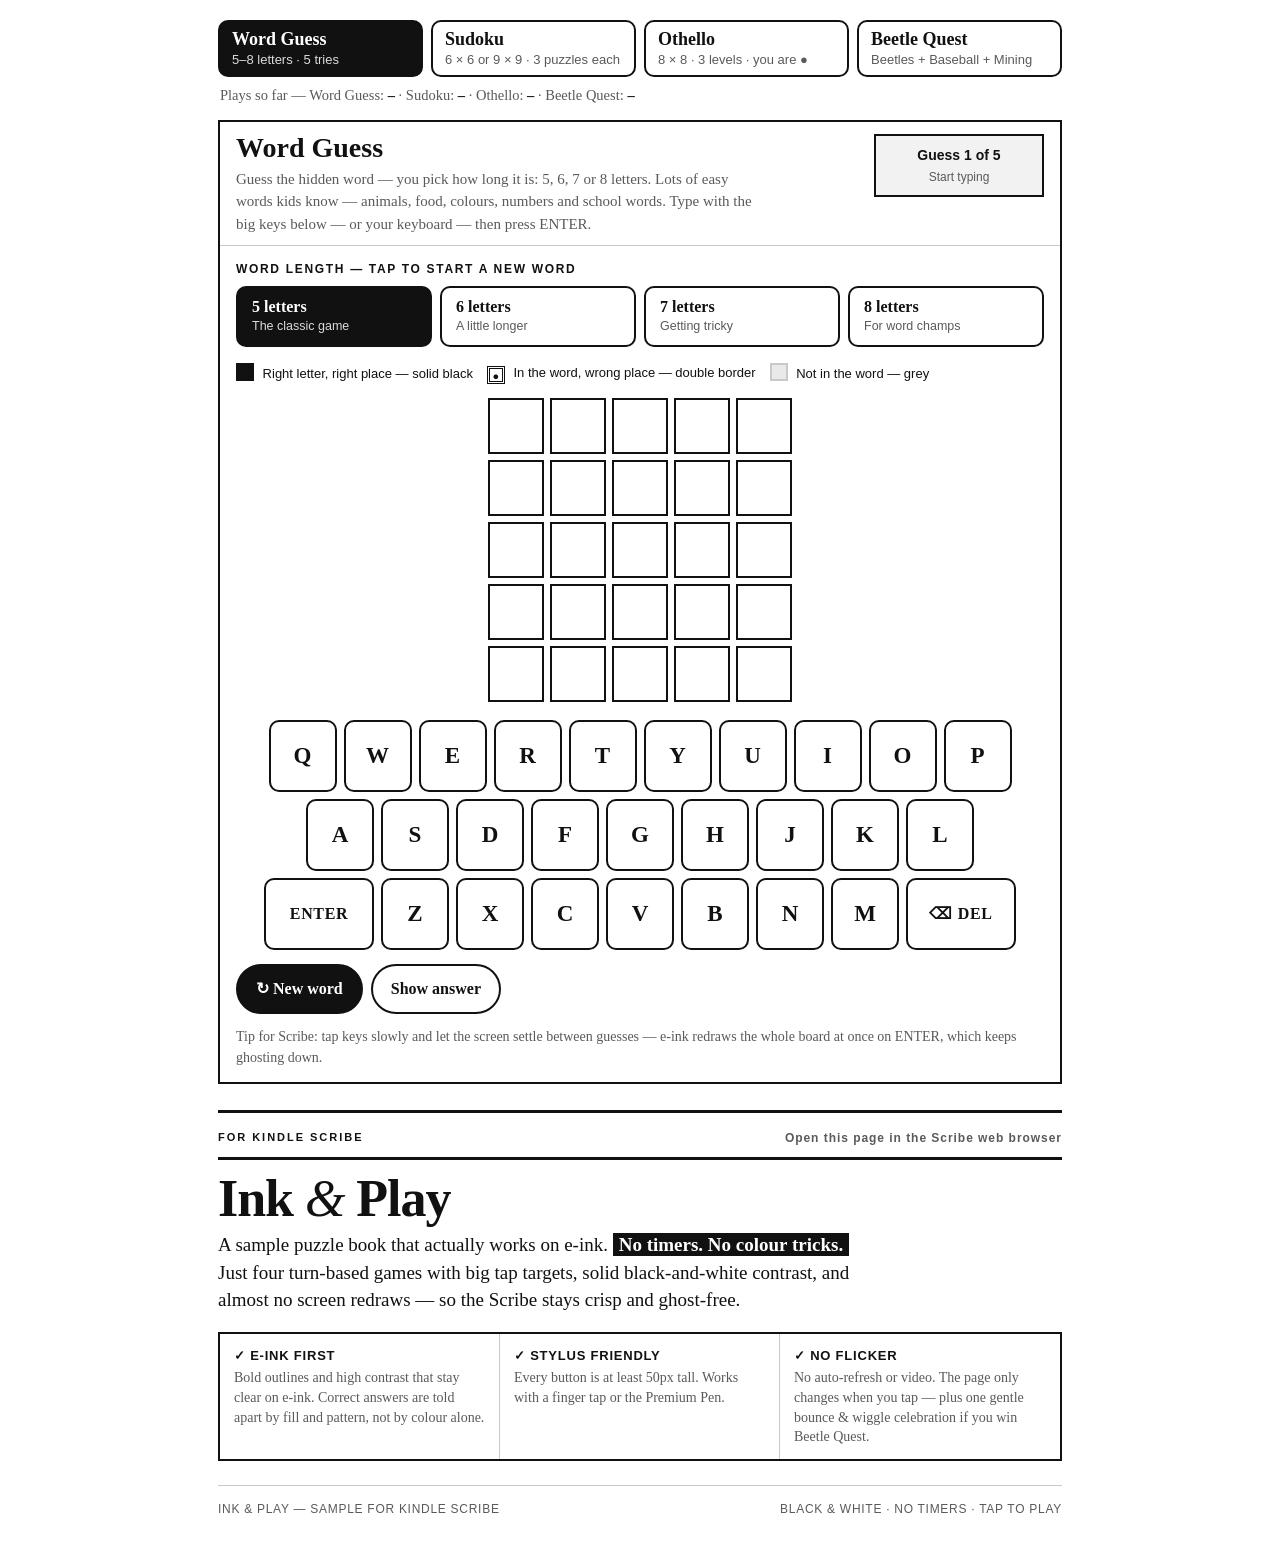
==== index.html @ e5e1d64a "Add shared play counter for all games" ====
<!doctype html>
<html lang="en">
<head>
<meta charset="utf-8" />
<meta name="viewport" content="width=device-width, initial-scale=1, viewport-fit=cover" />
<meta name="color-scheme" content="light dark" />
<link rel="icon" href="data:," />
<title>Sample Game for Kindle Scribe — Ink &amp; Play</title>
<link rel="stylesheet" href="assets/styles.css" />
</head>
<body>
<div class="wrap">

  <div class="switcher">
    <div class="tabs" role="tablist" aria-label="Games">
      <button class="tab" role="tab" id="tab-word" aria-selected="true" aria-controls="panel-word" onclick="showGame('word')"><strong>Word Guess</strong><span>5–8 letters · 5 tries</span></button>
      <button class="tab" role="tab" id="tab-sudoku" aria-selected="false" aria-controls="panel-sudoku" onclick="showGame('sudoku')"><strong>Sudoku</strong><span>6 × 6 or 9 × 9 · 3 puzzles each</span></button>
      <button class="tab" role="tab" id="tab-othello" aria-selected="false" aria-controls="panel-othello" onclick="showGame('othello')"><strong>Othello</strong><span>8 × 8 · 3 levels · you are ●</span></button>
      <button class="tab" role="tab" id="tab-adventure" aria-selected="false" aria-controls="panel-adventure" onclick="showGame('adventure')"><strong>Beetle Quest</strong><span>Beetles + Baseball + Mining</span></button>
    </div>
    <p class="plays-strip" aria-label="Plays so far">Plays so far — Word Guess: <span id="plays-word">–</span> · Sudoku: <span id="plays-sudoku">–</span> · Othello: <span id="plays-othello">–</span> · Beetle Quest: <span id="plays-adventure">–</span></p>
  </div>

  <!-- WORD GUESS -->
  <section class="panel" id="panel-word" role="tabpanel" aria-labelledby="tab-word">
    <div class="panel-head">
      <div><h2>Word Guess</h2><p>Guess the hidden word — you pick how long it is: 5, 6, 7 or 8 letters. Lots of easy words kids know — animals, food, colours, numbers and school words. Type with the big keys below — or your keyboard — then press ENTER.</p></div>
      <div class="status" id="word-status">Guess 1 of 5<small>Start typing</small></div>
    </div>
    <div class="panel-body">
      <div class="switcher-label" style="margin-bottom:8px">Word length — tap to start a new word</div>
      <div class="level-row" role="group" aria-label="Word length" style="margin-bottom:16px">
        <button class="level-btn" id="wlen-5" aria-pressed="true" onclick="setWordLen(5)"><strong>5 letters</strong><span>The classic game</span></button>
        <button class="level-btn" id="wlen-6" aria-pressed="false" onclick="setWordLen(6)"><strong>6 letters</strong><span>A little longer</span></button>
        <button class="level-btn" id="wlen-7" aria-pressed="false" onclick="setWordLen(7)"><strong>7 letters</strong><span>Getting tricky</span></button>
        <button class="level-btn" id="wlen-8" aria-pressed="false" onclick="setWordLen(8)"><strong>8 letters</strong><span>For word champs</span></button>
      </div>
      <div class="legend">
        <span><i class="l-correct"></i> Right letter, right place — solid black</span>
        <span><i class="l-present">●</i> In the word, wrong place — double border</span>
        <span><i class="l-absent"></i> Not in the word — grey</span>
      </div>
      <div class="word-grid" id="word-grid" aria-label="Word grid"></div>
      <div class="keyboard" id="keyboard" aria-label="Keyboard"></div>
      <div class="actions">
        <button class="btn primary" onclick="newWordGame()">↻ New word</button>
        <button class="btn" onclick="giveUpWord()">Show answer</button>
      </div>
      <p style="font-size:14px;color:var(--muted);margin:12px 0 0">Tip for Scribe: tap keys slowly and let the screen settle between guesses — e-ink redraws the whole board at once on ENTER, which keeps ghosting down.</p>
    </div>
  </section>

  <!-- SUDOKU -->
  <section class="panel hidden" id="panel-sudoku" role="tabpanel" aria-labelledby="tab-sudoku">
    <div class="panel-head">
      <div><h2>Sudoku</h2><p id="sudoku-desc">Fill every row, column and 2×3 box with 1–6. Tap a white cell, then tap a number. Dark cells are given and can’t be changed.</p></div>
      <div class="status" id="sudoku-status">Puzzle 1 of 3<small id="sudoku-sub">18 cells to fill</small></div>
    </div>
    <div class="panel-body">
      <div class="switcher-label" style="margin-bottom:8px">Board size — tap to switch</div>
      <div class="level-row" role="group" aria-label="Sudoku board size" style="margin-bottom:16px">
        <button class="level-btn" id="ssize-6" aria-pressed="true" onclick="setSudokuSize(6)"><strong>6 × 6</strong><span>Mini — numbers 1–6, 2×3 boxes</span></button>
        <button class="level-btn" id="ssize-9" aria-pressed="false" onclick="setSudokuSize(9)"><strong>9 × 9</strong><span>Classic — numbers 1–9, 3×3 boxes</span></button>
      </div>
      <div class="sudoku-wrap">
        <div class="sudoku-board" id="sudoku-board" aria-label="Sudoku board"></div>
        <div>
          <div class="actions">
            <button class="btn primary" onclick="checkSudoku()">Check</button>
            <button class="btn" onclick="nextSudoku()">Next puzzle →</button>
            <button class="btn" onclick="clearSudoku()">Clear my numbers</button>
          </div>
          <p class="sudoku-tip">Perfect for the pen: tap with the pen tip to select, tap a number to write it in. Use ✕ to erase.</p>
        </div>
        <div class="sudoku-pad">
          <div class="switcher-label" style="margin-bottom:8px;text-align:center">Number pad</div>
          <div class="numpad" id="numpad"></div>
        </div>
      </div>
    </div>
  </section>

  <!-- OTHELLO -->
  <section class="panel hidden" id="panel-othello" role="tabpanel" aria-labelledby="tab-othello">
    <div class="panel-head">
      <div><h2>Othello</h2><p>You are <b>● Black</b>. Tap a dotted square to flip trapped discs. Most discs wins.</p></div>
      <div class="status" id="othello-status">Your turn<small>Tap a dotted square</small></div>
    </div>
    <div class="panel-body">
      <div class="switcher-label" style="margin-bottom:8px">Level — pick one, then start a new game</div>
      <div class="level-row" role="group" aria-label="Othello level">
        <button class="level-btn" id="level-1" aria-pressed="true" onclick="setOthelloLevel(1)"><strong>Level 1 · Easy</strong><span>Device plays casually — great to learn</span></button>
        <button class="level-btn" id="level-2" aria-pressed="false" onclick="setOthelloLevel(2)"><strong>Level 2 · Medium</strong><span>Device grabs flips &amp; corners</span></button>
        <button class="level-btn" id="level-3" aria-pressed="false" onclick="setOthelloLevel(3)"><strong>Level 3 · Hard</strong><span>Device plans ahead — watch the corners</span></button>
      </div>
      <div class="othello-legend" style="margin-top:14px">
        <span><span class="disc black"></span> You (Black)</span>
        <span><span class="disc white"></span> Device (White)</span>
        <span>· Dotted square = you can play there</span>
      </div>
      <div class="othello-score" aria-label="Othello score">
        <div class="os-item"><span>● You</span><b id="othello-you">2</b></div>
        <div class="os-item"><span>○ Device</span><b id="othello-cpu">2</b></div>
        <div class="os-item"><span>Empty</span><b id="othello-empty">60</b></div>
        <div class="os-item"><span>Level</span><b id="othello-level-label" style="font-size:15px">1 · Easy</b></div>
      </div>
      <div class="othello-wrap" style="margin-top:12px">
        <div class="othello-board" id="othello-board" aria-label="Othello board"></div>
        <div style="flex:1 1 200px;min-width:200px">
          <div class="actions" style="margin-top:0">
            <button class="btn primary" onclick="newOthello()">↻ New game</button>
          </div>
          <p style="font-size:14px;color:var(--muted);max-width:320px;margin:12px 0 0">Tip: corners can never be flipped, so they are the best squares on the board. Having lots of discs early does not always win — position matters more.</p>
        </div>
      </div>
    </div>
  </section>

  <!-- BEETLE QUEST ADVENTURE -->
  <section class="panel hidden" id="panel-adventure" role="tabpanel" aria-labelledby="tab-adventure">
    <div class="panel-head">
      <div id="adv-intro"><h2>Beetle Quest Adventure</h2><p>All three favourites in one quest: <b>catch a Japanese beetle</b>, <b>dig &amp; craft</b> like Minecraft, and <b>win a baseball challenge</b> — then battle for the Forest Trophy. What you mine makes you stronger in the games that follow. Or pick <b>Online Battle</b> below to battle a friend on another device.</p></div>
      <div class="status" id="adv-status">Beetle Quest<small>Pick a play mode to start</small></div>
    </div>
    <div class="panel-body">
      <div id="adv-home">
        <div id="adv-home-scene"></div>
        <div class="switcher-label" style="margin-bottom:8px">Play mode — choose how to play</div>
        <div class="level-row" role="group" aria-label="Beetle Quest mode" style="margin-bottom:16px">
          <button class="level-btn" id="adv-mode-solo" aria-pressed="false" onclick="advSetMode('solo')"><strong>Solo Quest</strong><span>1 player · the full adventure on this device</span></button>
          <button class="level-btn" id="adv-mode-online" aria-pressed="false" onclick="advSetMode('online')"><strong>Online Battle · 2 Players</strong><span>Two devices, over the internet, with a game code</span></button>
        </div>
        <p style="font-size:14px;color:var(--muted);margin:0">Solo Quest is the full adventure on this device. Online Battle pits your beetle against a friend's on another device, using a short game code.</p>
      </div>
      <div id="adv-play" class="hidden">
        <div id="adv-solo" class="hidden">
          <div class="adv-progress" id="adv-progress" aria-label="Quest progress"></div>
          <div id="adv-main"></div>
          <div class="actions adv-ctl-row">
            <button class="adv-back-btn" onclick="advShowHome()">← Back · Change play mode</button>
            <span class="adv-back-label" id="adv-play-label">Solo Quest</span>
            <button class="btn" onclick="resetAdventure()">↻ Start over</button>
          </div>
          <p style="font-size:14px;color:var(--muted);margin:12px 0 0">For 1 player — or pass the Scribe and take turns choosing. No timer: think as long as you like on every tap.</p>
        </div>
        <div id="adv-online" class="hidden"></div>
      </div>
    </div>
  </section>

  <div class="about" aria-label="About Ink &amp; Play">
  <div class="kicker"><span>For Kindle Scribe</span><span>Open this page in the Scribe web browser</span></div>
  <h1>Ink <em>&amp;</em> Play</h1>
  <p class="lede">A sample puzzle book that actually works on e-ink. <b>No timers. No colour tricks.</b> Just four turn-based games with big tap targets, solid black-and-white contrast, and almost no screen redraws — so the Scribe stays crisp and ghost-free.</p>

  <div class="specs" aria-label="Designed for e-ink">
    <div class="spec"><strong>✓ E-ink first</strong><p>Bold outlines and high contrast that stay clear on e-ink. Correct answers are told apart by fill and pattern, not by colour alone.</p></div>
    <div class="spec"><strong>✓ Stylus friendly</strong><p>Every button is at least 50px tall. Works with a finger tap or the Premium Pen.</p></div>
    <div class="spec"><strong>✓ No flicker</strong><p>No auto-refresh or video. The page only changes when you tap — plus one gentle bounce &amp; wiggle celebration if you win Beetle Quest.</p></div>
  </div>
  </div>

  <footer><span>Ink &amp; Play — Sample for Kindle Scribe</span><span>Black &amp; white · No timers · Tap to play</span></footer>
</div>

<script src="assets/games.js"></script>
<script src="assets/beetle-quest.js"></script>
</body>
</html>
---- assets/styles.css ----
:root{
    --bg:#ffffff; --ink:#111111; --muted:#5a5a5a; --line:#111111; --line-soft:#c9c9c9;
    --panel:#ffffff; --wash:#f2f2f2; --wash2:#e6e6e6; --fill:#111111; --fill-ink:#ffffff;
    --present-bg:#ffffff; --absent-bg:#e9e9e9; --absent-ink:#777777;
    --btn-bg:#ffffff; --btn-ink:#111111;
    --sg1:#ededed; --sg2:#d3d3d3; --sg3:#a9a9a9; --sg4:#6f6f6f; --sg5:#383838;
    --radius:10px;
  }
  @media (prefers-color-scheme: dark){
    :root{
      --bg:#101010; --ink:#f4f4f4; --muted:#b8b8b8; --line:#f4f4f4; --line-soft:#3a3a3a;
      --panel:#161616; --wash:#1e1e1e; --wash2:#2a2a2a; --fill:#f4f4f4; --fill-ink:#111111;
      --present-bg:#101010; --absent-bg:#262626; --absent-ink:#8a8a8a;
      --btn-bg:#161616; --btn-ink:#f4f4f4;
      --sg1:#262626; --sg2:#3b3b3b; --sg3:#5c5c5c; --sg4:#9a9a9a; --sg5:#d8d8d8;
    }
  }
  *{box-sizing:border-box}
  html{ -webkit-text-size-adjust:100%; }
  body{ margin:0; background:var(--bg); color:var(--ink); font-family: Georgia, "Times New Roman", Times, serif; line-height:1.5; }
  button{ font-family: inherit; cursor:pointer; -webkit-tap-highlight-color: transparent; }
  button:focus-visible, [tabindex]:focus-visible{ outline:3px solid var(--ink); outline-offset:2px; }
  .wrap{ max-width:880px; margin:0 auto; padding:14px 18px 40px; }

  /* header */
  .kicker{ font-family: ui-sans-system, -apple-system, Segoe UI, Roboto, Helvetica, Arial, sans-serif; font-size:11px; letter-spacing:.18em; text-transform:uppercase; font-weight:700; display:flex; justify-content:space-between; gap:12px; flex-wrap:wrap; border-bottom:3px solid var(--line); padding-bottom:10px; }
  .kicker span:last-child{ letter-spacing:.08em; font-weight:600; color:var(--muted); text-transform:none; font-size:12px; }
  h1{ font-size:52px; line-height:.95; letter-spacing:-.02em; margin:18px 0 8px; font-weight:800; }
  h1 em{ font-style:italic; font-weight:400; }
  .lede{ font-size:19px; line-height:1.45; margin:0; max-width:640px; }
  .lede b{ background:var(--ink); color:var(--bg); padding:1px 6px; }
  .specs{ display:flex; flex-wrap:wrap; gap:0; border:2px solid var(--line); margin:18px 0 0; }
  .spec{ flex:1 1 180px; padding:12px 14px; border-right:1px solid var(--line-soft); }
  .spec:last-child{ border-right:none; }
  .spec strong{ display:block; font-family: ui-sans-system, -apple-system, Segoe UI, Roboto, Arial, sans-serif; font-size:13px; letter-spacing:.06em; text-transform:uppercase; }
  .spec p{ margin:3px 0 0; font-size:14px; color:var(--muted); line-height:1.4; }

  /* game switcher */
  .switcher{ margin:6px 0 0; }
  .switcher-label{ font-family: ui-sans-system, -apple-system, Segoe UI, Roboto, Arial, sans-serif; font-size:12px; letter-spacing:.14em; text-transform:uppercase; font-weight:700; margin-bottom:8px; }
  .tabs{ display:grid; grid-template-columns:repeat(4,1fr); gap:8px; }
  .tab{ min-width:0; }
  .tab{ min-height:54px; background:var(--btn-bg); color:var(--btn-ink); border:2px solid var(--line); border-radius:var(--radius); padding:8px 12px; text-align:left; }
  .tab strong{ display:block; font-size:18px; line-height:1.1; }
  .tab span{ display:block; font-size:13px; color:var(--muted); margin-top:2px; font-family: ui-sans-system, -apple-system, Segoe UI, Roboto, Arial, sans-serif; }
  .tab[aria-selected="true"]{ background:var(--fill); color:var(--fill-ink); }
  .tab[aria-selected="true"] span{ color:var(--fill-ink); opacity:.85; }
  .plays-strip{ margin:8px 2px 0; font-size:14.5px; line-height:1.45; color:var(--muted); }
  .plays-strip span{ color:var(--ink); font-weight:700; }

  /* panels */
  .panel{ border:2px solid var(--line); margin-top:14px; background:var(--panel); }
  .panel-head{ display:flex; justify-content:space-between; align-items:flex-start; gap:16px; flex-wrap:wrap; padding:12px 16px 10px; border-bottom:1px solid var(--line-soft); }
  .panel-head h2{ margin:0; font-size:28px; line-height:1; }
  .panel-head p{ margin:6px 0 0; font-size:15px; color:var(--muted); max-width:520px; }
  .panel-body{ padding:14px 16px; }
  .status{ font-family: ui-sans-system, -apple-system, Segoe UI, Roboto, Arial, sans-serif; font-size:14px; font-weight:700; border:2px solid var(--line); padding:9px 12px; min-width:170px; text-align:center; background:var(--wash); }
  .status small{ display:block; font-weight:400; font-size:12px; color:var(--muted); margin-top:2px; }
  /* Beetle Quest status: chapter title and detail share one row, so the box stays short */
  #adv-status{ display:flex; align-items:baseline; justify-content:center; flex-wrap:wrap; gap:2px 10px; }
  #adv-status small{ display:inline; margin-top:0; }
  .actions{ display:flex; gap:8px; flex-wrap:wrap; margin-top:14px; }
  .btn{ min-height:50px; padding:0 18px; border:2px solid var(--line); background:var(--btn-bg); color:var(--btn-ink); border-radius:999px; font-size:16px; font-weight:700; }
  .btn.primary{ background:var(--fill); color:var(--fill-ink); }
  .btn:active{ transform:translateY(1px); }
  .hidden{ display:none !important; }

  /* WORD GUESS */
  .legend{ display:flex; gap:14px; flex-wrap:wrap; font-family: ui-sans-system, -apple-system, Segoe UI, Roboto, Arial, sans-serif; font-size:13px; margin-bottom:14px; }
  .legend i{ display:inline-block; width:18px; height:18px; border:2px solid var(--line); vertical-align:-3px; margin-right:5px; font-style:normal; text-align:center; line-height:14px; font-size:11px; }
  .legend .l-correct{ background:var(--fill); }
  .legend .l-present{ background:var(--present-bg); border-style:double; border-width:3px; }
  .legend .l-absent{ background:var(--absent-bg); border-color:var(--line-soft); }
  .word-grid{ display:block; text-align:center; }
  .word-row{ display:flex; justify-content:center; gap:6px; margin-bottom:6px; }
  .tile{ width:56px; height:56px; flex:0 0 auto; min-width:0; border:2px solid var(--line); display:flex; align-items:center; justify-content:center; font-size:30px; font-weight:800; text-transform:uppercase; background:var(--panel); position:relative; line-height:1; }
  .tile.filled{ border-width:2px; }
  .tile.correct{ background:var(--fill); color:var(--fill-ink); border-color:var(--fill); }
  .tile.present{ background:var(--present-bg); color:var(--ink); border:3px double var(--line); }
  .tile.present:after{ content:"●"; position:absolute; bottom:2px; right:4px; font-size:8px; }
  .tile.absent{ background:var(--absent-bg); color:var(--absent-ink); border-color:var(--line-soft); }
  .keyboard{ margin-top:18px; max-width:760px; margin-left:auto; margin-right:auto; }
  .kb-row{ display:flex; justify-content:center; gap:7px; margin-bottom:7px; }
  .key{ flex:1; max-width:68px; min-height:72px; border:2px solid var(--line); background:var(--btn-bg); color:var(--btn-ink); border-radius:10px; font-size:23px; font-weight:800; text-transform:uppercase; padding:0; }
  .key.wide{ flex:1.6; max-width:110px; font-size:16px; letter-spacing:.04em; }
  .key.correct{ background:var(--fill); color:var(--fill-ink); border-color:var(--fill); }
  .key.present{ background:var(--present-bg); border:3px double var(--line); }
  .key.absent{ background:var(--absent-bg); color:var(--absent-ink); border-color:var(--line-soft); }

  /* SUDOKU */
  .sudoku-wrap{ display:flex; flex-direction:column; gap:16px; align-items:center; }
  .sudoku-board{ border:3px solid var(--line); width:fit-content; background:var(--panel); }
  .sudoku-wrap .actions{ justify-content:center; margin-top:0; }
  .sudoku-tip{ font-size:14px; color:var(--muted); max-width:520px; margin:12px auto 0; text-align:center; }
  .sudoku-pad{ width:100%; border-top:2px solid var(--line); padding-top:14px; }
  .s-row{ display:flex; }
  .s-cell{ width:76px; height:76px; border-right:1px solid var(--line-soft); border-bottom:1px solid var(--line-soft); background:var(--panel); color:#444444; font-size:36px; font-weight:400; padding:0; line-height:1; }
  .s-cell:nth-child(3n){ border-right:2px solid var(--line); }
  .s-cell:nth-child(6n){ border-right:none; }
  .s-row:nth-child(2n) .s-cell{ border-bottom:2px solid var(--line); }
  .s-row:last-child .s-cell{ border-bottom:none; }
  .s-cell.given{ background:var(--wash); color:#000000; font-weight:800; }
  @media (prefers-color-scheme: dark){
    .s-cell{ color:#c9c9c9; }
    .s-cell.given{ color:#ffffff; }
  }
  .s-cell.selected{ outline:3px solid var(--ink); outline-offset:-3px; background:var(--wash2); }
  .s-cell.wrong{ text-decoration:line-through; }
  .numpad{ display:flex; gap:8px; flex-wrap:nowrap; justify-content:center; width:100%; max-width:560px; margin:0 auto; }
  .num{ flex:1 1 0; max-width:64px; min-width:0; height:64px; border:2px solid var(--line); background:var(--btn-bg); color:var(--btn-ink); font-size:26px; font-weight:800; border-radius:8px; padding:0; }
  .num.wide{ flex:1.6 1 0; max-width:120px; font-size:15px; }

  /* SUDOKU 9x9 — smaller cells so the board fits, thicker borders around each 3x3 box */
  .sudoku-board.s9 .s-cell{ width:56px; height:56px; font-size:26px; }
  .sudoku-board.s9 .s-cell:nth-child(6n){ border-right:2px solid var(--line); }
  .sudoku-board.s9 .s-cell:nth-child(9n){ border-right:none; }
  .sudoku-board.s9 .s-row:nth-child(2n) .s-cell{ border-bottom:1px solid var(--line-soft); }
  .sudoku-board.s9 .s-row:nth-child(3n) .s-cell{ border-bottom:2px solid var(--line); }
  .sudoku-board.s9 .s-row:last-child .s-cell{ border-bottom:none; }

  /* OTHELLO */
  .othello-wrap{ display:flex; gap:20px; flex-wrap:wrap; align-items:flex-start; justify-content:center; }
  .othello-board{ display:grid; grid-template-columns:repeat(8, 76px); grid-template-rows:repeat(8, 76px); border:3px solid var(--line); width:fit-content; background:var(--panel); }
  .o-cell{ border:1px solid var(--line-soft); background:var(--panel); padding:0; display:flex; align-items:center; justify-content:center; position:relative; min-width:0; min-height:0; }
  .o-cell.valid{ background:var(--wash); cursor:pointer; }
  .o-cell.valid:after{ content:""; width:14px; height:14px; border-radius:50%; border:2px solid var(--ink); opacity:.55; display:block; }
  .o-cell.last{ outline:3px solid var(--ink); outline-offset:-3px; }
  .disc{ width:56px; height:56px; border-radius:50%; display:block; flex:none; }
  .disc.black{ background:var(--fill); border:2px solid var(--fill); }
  .disc.white{ background:var(--panel); border:3px solid var(--line); }
  .level-row{ display:flex; gap:8px; flex-wrap:wrap; }
  .level-btn{ min-height:50px; padding:10px 14px; border:2px solid var(--line); background:var(--btn-bg); color:var(--btn-ink); border-radius:10px; text-align:left; flex:1 1 130px; }
  .level-btn strong{ display:block; font-size:16px; line-height:1.1; }
  .level-btn span{ display:block; font-size:12.5px; color:var(--muted); margin-top:2px; font-family: ui-sans-system, -apple-system, Segoe UI, Roboto, Arial, sans-serif; line-height:1.35; }
  .level-btn[aria-pressed="true"]{ background:var(--fill); color:var(--fill-ink); }
  .level-btn[aria-pressed="true"] span{ color:var(--fill-ink); opacity:.85; }
  .othello-legend{ display:flex; gap:16px; flex-wrap:wrap; font-family: ui-sans-system, -apple-system, Segoe UI, Roboto, Arial, sans-serif; font-size:13.5px; margin-bottom:14px; align-items:center; }
  .othello-legend .disc{ width:22px; height:22px; vertical-align:middle; display:inline-block; margin-right:5px; }
  .othello-score{ display:flex; flex-wrap:nowrap; align-items:stretch; border:2px solid var(--line); background:var(--wash); }
  .othello-score .os-item{ flex:1 1 0; display:flex; align-items:center; justify-content:center; gap:6px; padding:5px 8px; min-height:36px; font-family: ui-sans-system, -apple-system, Segoe UI, Roboto, Arial, sans-serif; font-size:14px; white-space:nowrap; border-right:1px solid var(--line-soft); }
  .othello-score .os-item:last-child{ border-right:none; }
  .othello-score .os-item b{ font-size:16px; line-height:1; }

  /* ADVENTURE */
  .adv-back-btn{ min-height:50px; padding:0 16px; border:2px solid var(--line); background:var(--btn-bg); color:var(--btn-ink); border-radius:999px; font-size:15px; font-weight:700; }
  .adv-back-label{ font-family: ui-sans-system, -apple-system, Segoe UI, Roboto, Arial, sans-serif; font-size:12px; letter-spacing:.14em; text-transform:uppercase; font-weight:700; color:var(--muted); align-self:center; }
  /* Grouped Beetle Quest controls row (Back · play-mode label · Start over / Leave):
     never wraps — the three items stay on one row at every width, shrinking instead */
  .adv-ctl-row{ flex-wrap:nowrap; align-items:center; }
  .adv-ctl-row > *{ min-width:0; }
  .adv-ctl-row .adv-back-btn, .adv-ctl-row .btn{ flex:0 1 auto; white-space:nowrap; overflow:hidden; text-overflow:ellipsis; }
  .adv-ctl-row .adv-back-label{ flex:0 1 auto; white-space:nowrap; overflow:hidden; text-overflow:ellipsis; }
  @media (max-width:560px){
    .adv-ctl-row{ gap:6px; }
    .adv-ctl-row .adv-back-btn{ min-height:50px; padding:0 10px; font-size:13px; }
    .adv-ctl-row .btn{ min-height:50px; padding:0 12px; font-size:14px; }
    .adv-ctl-row .adv-back-label{ font-size:10.5px; letter-spacing:.08em; }
  }
  @media (max-width:380px){
    .adv-ctl-row{ gap:5px; }
    .adv-ctl-row .adv-back-btn{ min-height:50px; padding:0 8px; font-size:12px; }
    .adv-ctl-row .btn{ min-height:50px; padding:0 10px; font-size:13px; }
    .adv-ctl-row .adv-back-label{ font-size:9.5px; letter-spacing:.05em; }
  }
  .adv-progress{ display:flex; gap:6px; flex-wrap:wrap; margin-bottom:14px; }
  .adv-step{ flex:1 1 110px; border:2px solid var(--line); padding:8px 10px; font-family: ui-sans-system, -apple-system, Segoe UI, Roboto, Arial, sans-serif; font-size:12px; letter-spacing:.05em; text-transform:uppercase; font-weight:700; text-align:center; background:var(--panel); }
  .adv-step.done{ background:var(--wash2); }
  .adv-step.now{ background:var(--fill); color:var(--fill-ink); }
  .adv-cards{ display:grid; grid-template-columns:repeat(5,1fr); gap:6px; }
  .adv-card{ border:2px solid var(--line); background:var(--panel); padding:7px 6px; text-align:left; min-height:0; min-width:0; }
  .adv-card strong{ display:block; font-size:14.5px; line-height:1.1; }
  .adv-card span{ display:block; font-size:11.5px; color:var(--muted); margin-top:4px; line-height:1.35; }
  .adv-card b{ display:inline-block; margin-top:6px; border:2px solid var(--line); padding:1px 6px; font-size:12px; }
  .adv-mine{ display:grid; grid-template-columns:repeat(3,1fr); gap:8px; max-width:520px; }
  .adv-block{ min-height:84px; border:2px solid var(--line); background:var(--wash); font-size:15px; font-weight:700; padding:10px; line-height:1.3; }
  .adv-block small{ display:block; font-weight:400; color:var(--muted); font-size:13px; margin-top:4px; }
  .adv-block.dug{ background:var(--panel); }
  .adv-block.locked{ background:var(--wash); opacity:.45; }
  .adv-block.rare{ background:var(--fill); color:var(--fill-ink); }
  .adv-block.rare small{ color:var(--fill-ink); opacity:.85; }
  .adv-hud{ display:flex; gap:8px; flex-wrap:wrap; margin:12px 0; }
  .adv-stat{ border:2px solid var(--line); padding:8px 12px; font-family: ui-sans-system, -apple-system, Segoe UI, Roboto, Arial, sans-serif; font-size:14px; }
  .adv-stat b{ font-size:18px; }
  .adv-log{ border:2px solid var(--line); background:var(--wash); padding:12px 14px; font-size:16px; line-height:1.5; margin:12px 0; }
  .adv-log p{ margin:0 0 6px; }
  .adv-log p:last-child{ margin-bottom:0; }
  .adv-bar{ height:18px; border:2px solid var(--line); background:var(--panel); margin:6px 0 12px; }
  .adv-bar i{ display:block; height:100%; background:var(--fill); }
  .adv-moves{ display:grid; grid-template-columns:repeat(3,1fr); gap:8px; }
  .adv-move{ min-height:68px; border:2px solid var(--line); background:var(--btn-bg); color:var(--btn-ink); padding:10px; text-align:left; }
  .adv-move strong{ display:block; font-size:17px; }
  .adv-move span{ display:block; font-size:13px; color:var(--muted); margin-top:2px; line-height:1.35; }
  @media (max-width:560px){ .adv-moves{ grid-template-columns:1fr; } .adv-cards{ grid-template-columns:repeat(5,1fr); gap:4px; } .adv-card{ padding:5px 4px; } .adv-card strong{ font-size:11.5px; } .adv-card span{ font-size:10px; } .adv-card-art svg{ width:38px; height:38px; } .adv-card-art img{ width:38px; height:38px; } .adv-block{ min-height:72px; } }

  /* ADVENTURE ART — hand-drawn black & white SVG pictures */
  .adv-card-art{ display:flex; justify-content:center; padding:2px 0 4px; }
  .adv-move-art{ display:block; margin-bottom:6px; }
  .adv-block{ text-align:center; }
  .adv-block-art{ display:flex; justify-content:center; margin-bottom:6px; }
  .adv-block-name{ display:block; font-size:16px; }
  .adv-chip{ display:inline-flex; align-items:center; gap:7px; border:2px solid var(--line); padding:6px 10px; font-family: ui-sans-system, -apple-system, Segoe UI, Roboto, Arial, sans-serif; font-size:14px; background:var(--panel); }
  .adv-chip b{ font-size:16px; }
  .adv-chip svg{ flex:none; }
  .adv-beetle-img{ object-fit:contain; background:#fff; display:block; }
  .adv-versus{ display:grid; grid-template-columns:1fr auto 1fr; gap:10px; align-items:stretch; margin:12px 0; }
  .adv-fighter{ border:2px solid var(--line); background:var(--wash); padding:12px 10px 6px; text-align:center; }
  .adv-fighter-art{ display:flex; justify-content:center; }
  .adv-fighter-name{ font-size:18px; font-weight:800; margin-top:6px; line-height:1.2; }
  .adv-fighter-hp{ font-family: ui-sans-system, -apple-system, Segoe UI, Roboto, Arial, sans-serif; font-size:13.5px; margin-top:2px; }
  .adv-vs{ align-self:center; width:52px; height:52px; border:3px solid var(--line); border-radius:50%; display:flex; align-items:center; justify-content:center; font-weight:800; font-size:18px; background:var(--fill); color:var(--fill-ink); }
  .adv-trophy-art{ display:flex; justify-content:center; margin-bottom:6px; }
  @media (max-width:560px){ .adv-vs{ width:42px; height:42px; font-size:15px; } .adv-fighter-name{ font-size:16px; } }

  /* STAGE BACKGROUNDS — forest, mine, workshop, Koshien stadium, ring, champions */
  .adv-scene{ border:2px solid var(--line); background:var(--wash); margin:0 0 14px; overflow:hidden; line-height:0; }
  .adv-scene-img{ width:100%; height:74px; max-width:100%; display:block; margin:0 auto; object-fit:cover; }
  .adv-scene-label{ line-height:1.2; display:flex; justify-content:space-between; gap:10px; flex-wrap:wrap; padding:8px 10px; border-top:2px solid var(--line); background:var(--panel); font-family: ui-sans-system, -apple-system, Segoe UI, Roboto, Arial, sans-serif; }
  .adv-scene-label b{ font-size:13px; letter-spacing:.08em; text-transform:uppercase; }
  .adv-scene-label span{ font-size:13px; color:var(--muted); }

  /* END-OF-GAME CELEBRATION — simple, e-ink friendly animation */
  @keyframes adv-bounce{ 0%,100%{ transform:translateY(0); } 50%{ transform:translateY(-9px); } }
  @keyframes adv-wiggle{ 0%,100%{ transform:rotate(-4deg); } 50%{ transform:rotate(4deg); } }
  @keyframes adv-pop{ 0%,100%{ opacity:.25; transform:scale(.75); } 50%{ opacity:1; transform:scale(1.18); } }
  @keyframes adv-fall{ 0%{ transform:translateY(-4px) rotate(0deg); opacity:1; } 100%{ transform:translateY(14px) rotate(28deg); opacity:.55; } }
  .adv-celebrate{ position:relative; padding:14px 0 6px; overflow:hidden; }
  .adv-celebrate .adv-trophy-art{ animation:adv-bounce 1.1s ease-in-out infinite; }
  .adv-celebrate-beetle{ display:flex; justify-content:center; animation:adv-wiggle 1.4s ease-in-out infinite; transform-origin:50% 85%; }
  .adv-celebrate-stars{ display:flex; justify-content:center; gap:18px; font-size:22px; line-height:1; margin:2px 0 6px; }
  .adv-celebrate-stars i{ font-style:normal; display:inline-block; animation:adv-pop 1s ease-in-out infinite; }
  .adv-celebrate-stars i:nth-child(2){ animation-delay:.18s; } .adv-celebrate-stars i:nth-child(3){ animation-delay:.36s; } .adv-celebrate-stars i:nth-child(4){ animation-delay:.12s; } .adv-celebrate-stars i:nth-child(5){ animation-delay:.28s; }
  .adv-confetti{ display:flex; justify-content:center; gap:14px; margin-bottom:4px; }
  .adv-confetti i{ width:10px; height:14px; display:block; border:2px solid var(--line); background:var(--panel); animation:adv-fall 1.3s ease-in-out infinite alternate; }
  .adv-confetti i:nth-child(2n){ background:var(--fill); animation-delay:.2s; } .adv-confetti i:nth-child(3n){ background:var(--wash2); animation-delay:.4s; border-radius:50%; width:10px; height:10px; }
  @media (prefers-reduced-motion: reduce){ .adv-celebrate .adv-trophy-art, .adv-celebrate-beetle, .adv-celebrate-stars i, .adv-confetti i{ animation:none !important; } }

  /* ONLINE BATTLE */
  .net-cards{ display:grid; grid-template-columns:1fr 1fr; gap:10px; }
  @media (max-width:560px){ .net-cards{ grid-template-columns:1fr; } }
  .net-code{ font-family: ui-sans-system, -apple-system, Segoe UI, Roboto, Arial, sans-serif; font-size:44px; font-weight:800; letter-spacing:.28em; text-indent:.28em; text-align:center; border:3px solid var(--line); background:var(--wash); padding:16px 10px; margin:12px 0; }
  .net-input{ display:block; width:100%; margin-top:10px; min-height:56px; border:2px solid var(--line); background:var(--panel); color:var(--ink); font-family: ui-sans-system, -apple-system, Segoe UI, Roboto, Arial, sans-serif; font-size:24px; font-weight:800; letter-spacing:.25em; text-transform:uppercase; text-align:center; border-radius:8px; padding:6px; }
  .net-input:focus-visible{ outline:3px solid var(--ink); outline-offset:2px; }

  /* how to */
  .how{ margin-top:22px; border-top:3px solid var(--line); padding-top:18px; display:grid; grid-template-columns:1fr 1fr; gap:18px; }
  .how h3{ margin:0 0 6px; font-size:20px; }
  .how p, .how li{ font-size:15px; color:var(--muted); }
  .how ol, .how ul{ margin:6px 0 0; padding-left:20px; }
  .how li{ margin-bottom:5px; color:var(--ink); }
  .how li span{ color:var(--muted); }
  footer{ margin-top:24px; padding-top:14px; border-top:1px solid var(--line-soft); display:flex; justify-content:space-between; gap:12px; flex-wrap:wrap; font-family: ui-sans-system, -apple-system, Segoe UI, Roboto, Arial, sans-serif; font-size:12px; letter-spacing:.06em; text-transform:uppercase; color:var(--muted); }


  .about{ margin-top:26px; border-top:3px solid var(--line); padding-top:16px; }
  .about h1{ margin-top:14px; }
  @media (max-width:560px){
    h1{ font-size:40px; }
    .lede{ font-size:17px; }
    .tile{ width:min(52px,13vw); height:min(52px,13vw); font-size:27px; }
    .kb-row{ gap:5px; margin-bottom:6px; }
    .key{ min-height:62px; font-size:20px; }
    .key.wide{ font-size:14px; }
    .o-cell.valid:after{ width:10px; height:10px; }
    .s-cell{ width:min(76px,15vw); height:min(76px,15vw); font-size:min(36px,7.5vw); }
    .sudoku-board.s9 .s-cell{ width:min(56px,10vw); height:min(56px,10vw); font-size:min(26px,5.5vw); }
    .num{ height:56px; font-size:23px; }
    .othello-score .os-item{ padding:5px 4px; gap:4px; font-size:12.5px; min-height:32px; }
    .othello-score .os-item b{ font-size:14px; }
    .how{ grid-template-columns:1fr; }
    .spec{ flex-basis:140px; }
    .tab strong{ font-size:15px; }
    .tab span{ font-size:11.5px; }
    .tab{ padding:7px 9px; }
  }
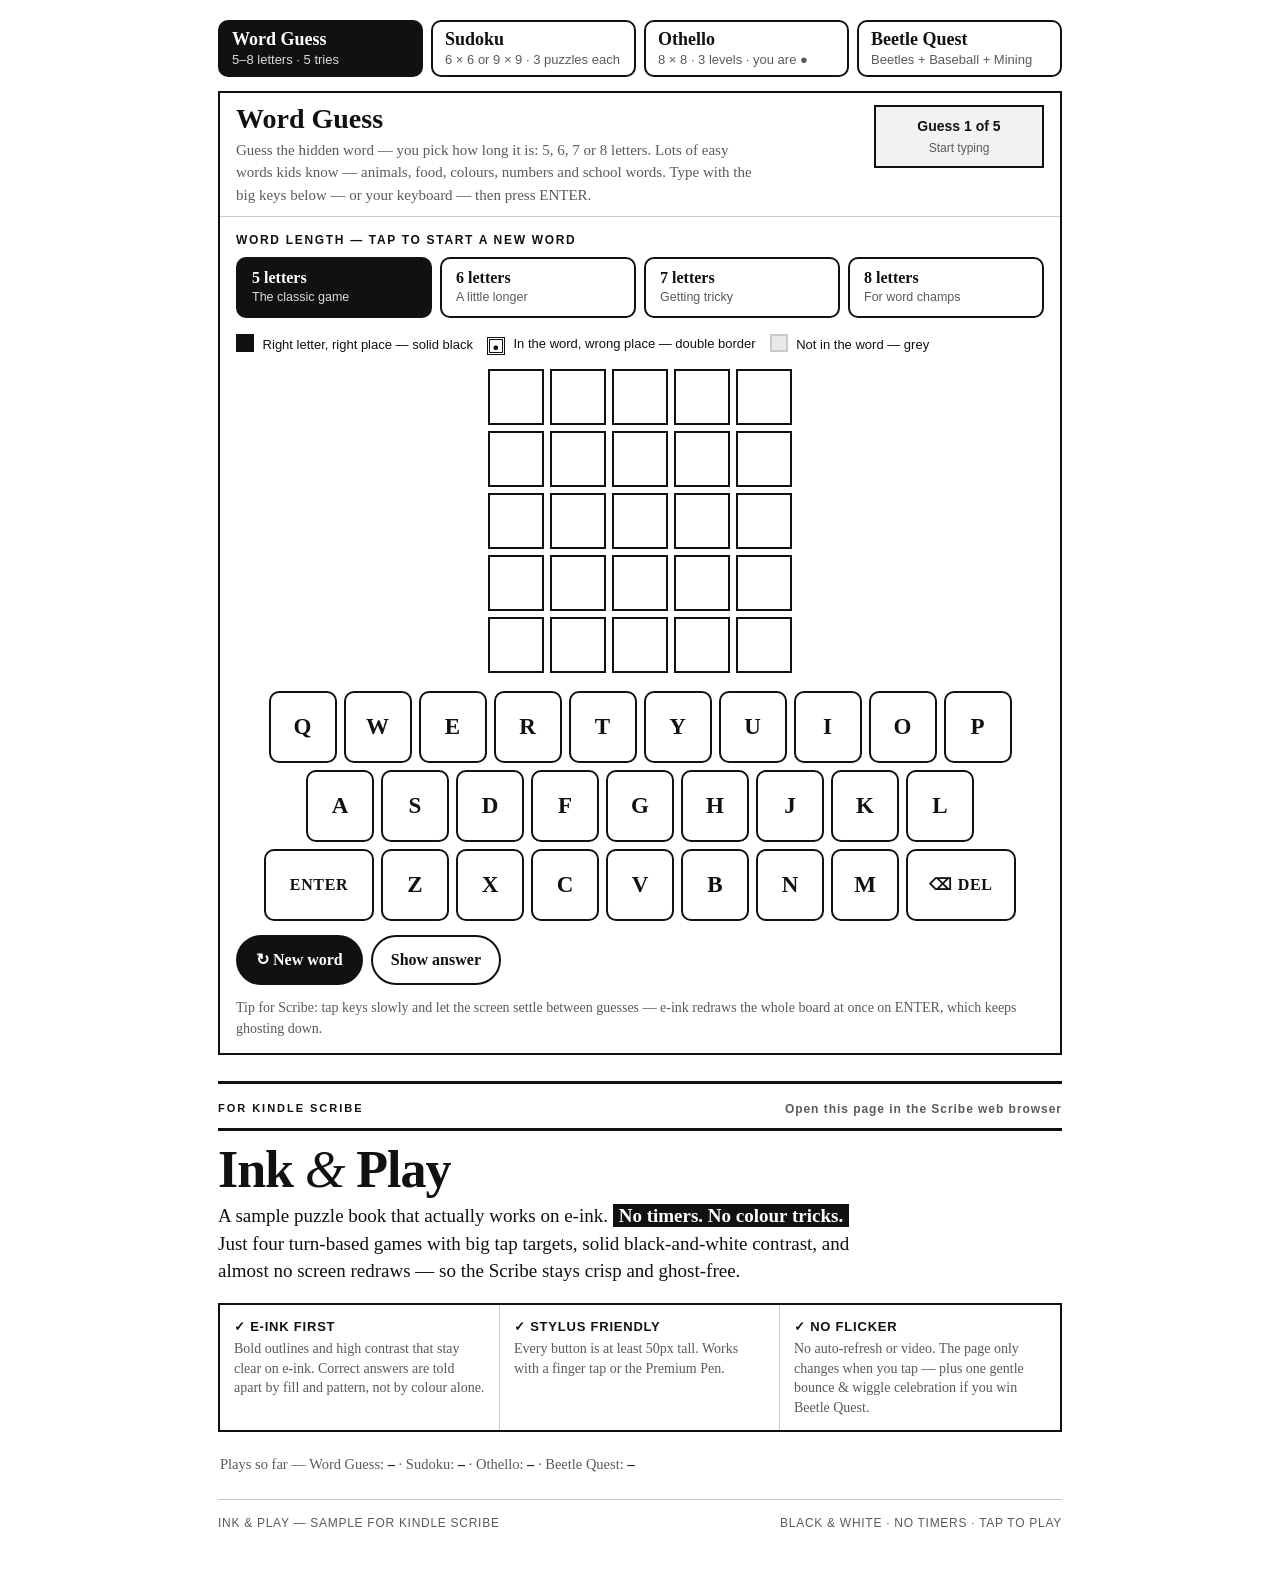
==== commit a4457c2d: "Move plays counter to bottom of page" ====
--- a/index.html
+++ b/index.html
@@ -18,7 +18,6 @@
       <button class="tab" role="tab" id="tab-othello" aria-selected="false" aria-controls="panel-othello" onclick="showGame('othello')"><strong>Othello</strong><span>8 × 8 · 3 levels · you are ●</span></button>
       <button class="tab" role="tab" id="tab-adventure" aria-selected="false" aria-controls="panel-adventure" onclick="showGame('adventure')"><strong>Beetle Quest</strong><span>Beetles + Baseball + Mining</span></button>
     </div>
-    <p class="plays-strip" aria-label="Plays so far">Plays so far — Word Guess: <span id="plays-word">–</span> · Sudoku: <span id="plays-sudoku">–</span> · Othello: <span id="plays-othello">–</span> · Beetle Quest: <span id="plays-adventure">–</span></p>
   </div>
 
   <!-- WORD GUESS -->
@@ -160,6 +159,8 @@
   </div>
   </div>
 
+  <p class="plays-strip" aria-label="Plays so far">Plays so far — Word Guess: <span id="plays-word">–</span> · Sudoku: <span id="plays-sudoku">–</span> · Othello: <span id="plays-othello">–</span> · Beetle Quest: <span id="plays-adventure">–</span></p>
+
   <footer><span>Ink &amp; Play — Sample for Kindle Scribe</span><span>Black &amp; white · No timers · Tap to play</span></footer>
 </div>
 
--- a/assets/styles.css
+++ b/assets/styles.css
@@ -45,7 +45,7 @@
   .tab span{ display:block; font-size:13px; color:var(--muted); margin-top:2px; font-family: ui-sans-system, -apple-system, Segoe UI, Roboto, Arial, sans-serif; }
   .tab[aria-selected="true"]{ background:var(--fill); color:var(--fill-ink); }
   .tab[aria-selected="true"] span{ color:var(--fill-ink); opacity:.85; }
-  .plays-strip{ margin:8px 2px 0; font-size:14.5px; line-height:1.45; color:var(--muted); }
+  .plays-strip{ margin:22px 2px 0; font-size:14.5px; line-height:1.45; color:var(--muted); }
   .plays-strip span{ color:var(--ink); font-weight:700; }
 
   /* panels */
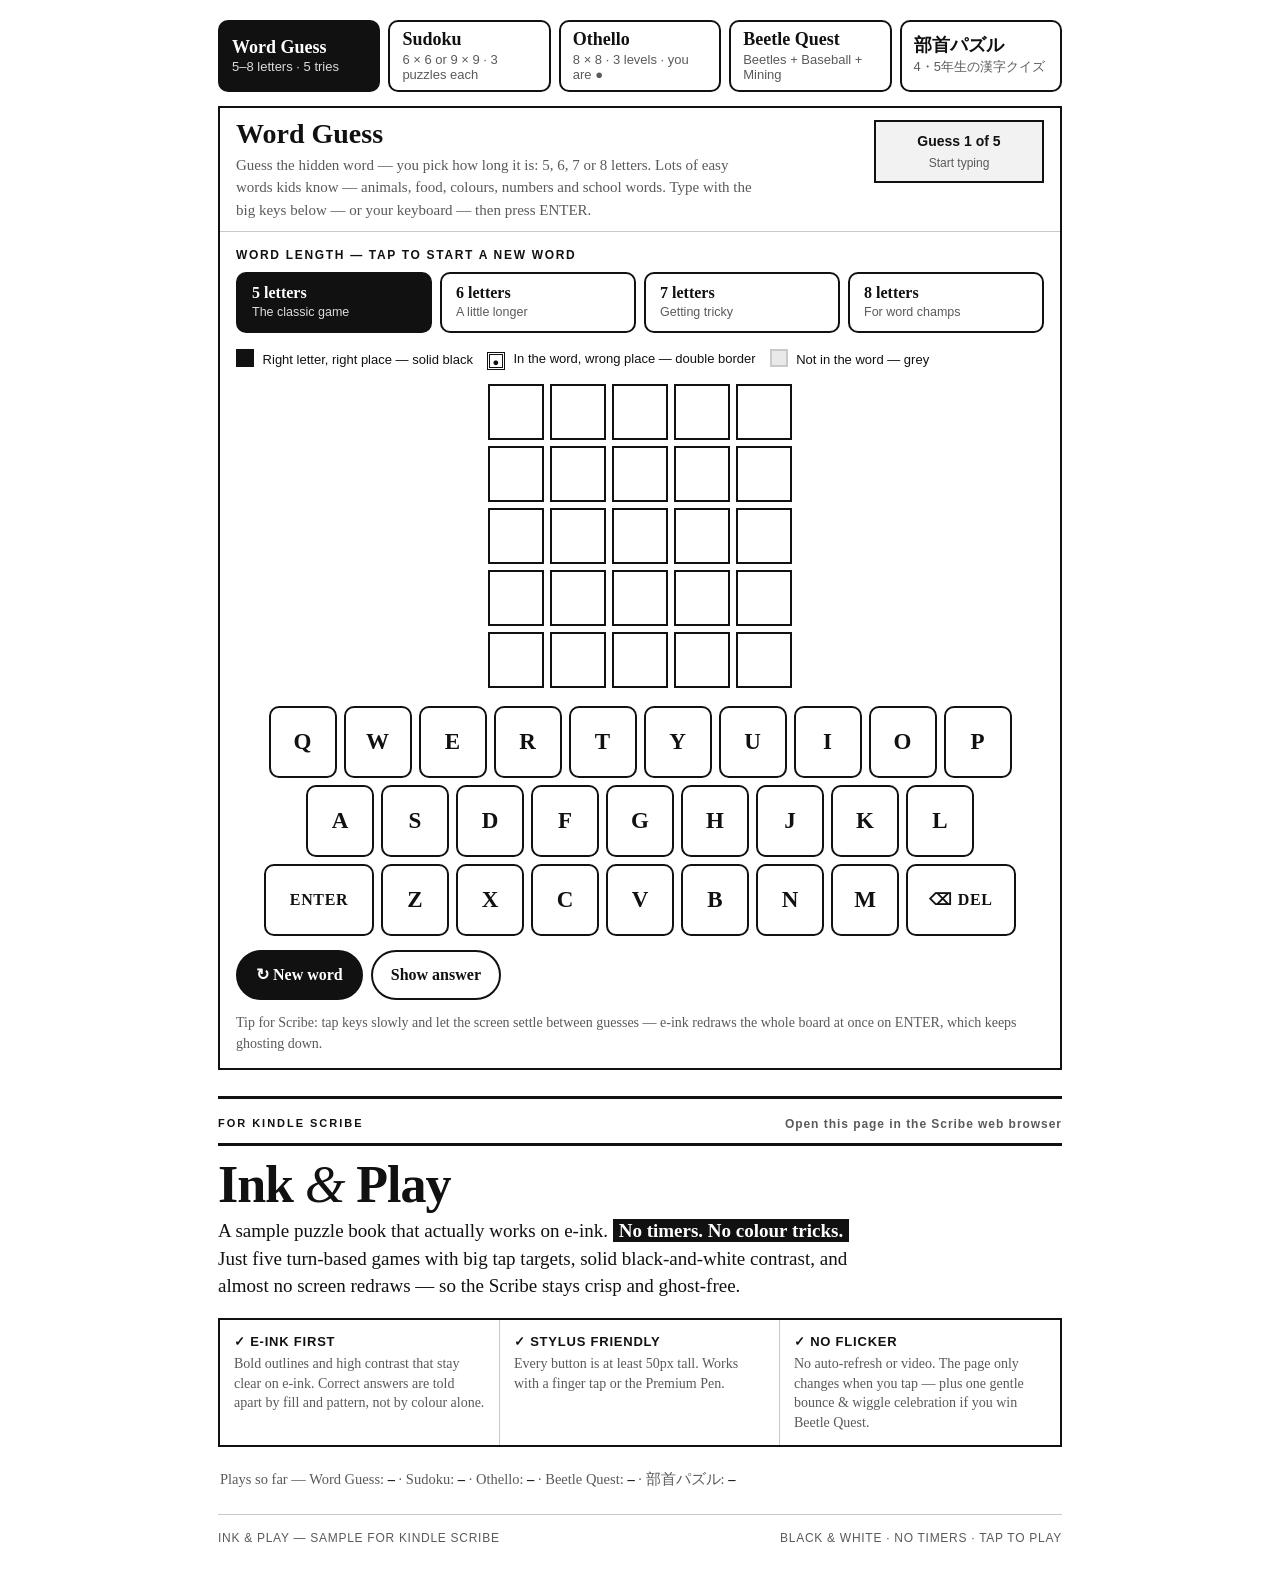
==== commit 58806cd2: "Add Kanji radical puzzle （部首合体パズル) as 5th game" ====
--- a/index.html
+++ b/index.html
@@ -17,6 +17,7 @@
       <button class="tab" role="tab" id="tab-sudoku" aria-selected="false" aria-controls="panel-sudoku" onclick="showGame('sudoku')"><strong>Sudoku</strong><span>6 × 6 or 9 × 9 · 3 puzzles each</span></button>
       <button class="tab" role="tab" id="tab-othello" aria-selected="false" aria-controls="panel-othello" onclick="showGame('othello')"><strong>Othello</strong><span>8 × 8 · 3 levels · you are ●</span></button>
       <button class="tab" role="tab" id="tab-adventure" aria-selected="false" aria-controls="panel-adventure" onclick="showGame('adventure')"><strong>Beetle Quest</strong><span>Beetles + Baseball + Mining</span></button>
+      <button class="tab" role="tab" id="tab-kanji" aria-selected="false" aria-controls="panel-kanji" onclick="showGame('kanji')"><strong>部首パズル</strong><span>4・5年生の漢字クイズ</span></button>
     </div>
   </div>
 
@@ -147,10 +148,27 @@
     </div>
   </section>
 
+  <!-- KANJI PUZZLE -->
+  <section class="panel hidden" id="panel-kanji" role="tabpanel" aria-labelledby="tab-kanji">
+    <div class="panel-head">
+      <div><h2>部首合体パズル</h2><p>お題の漢字になるように、2つのパーツをえらんで合体させよう！</p></div>
+      <div class="status" id="kanji-status">もんだい 1 / 10<small>スコア 0</small></div>
+    </div>
+    <div class="panel-body">
+      <div class="switcher-label" style="margin-bottom:8px">学年 — タップで切り替え（さいしょから始まります）</div>
+      <div class="level-row" role="group" aria-label="学年" style="margin-bottom:16px">
+        <button class="level-btn" id="kj-grade-4" aria-pressed="true" onclick="kjSetGrade(4)"><strong>4年生</strong><span>小4で習う漢字</span></button>
+        <button class="level-btn" id="kj-grade-5" aria-pressed="false" onclick="kjSetGrade(5)"><strong>5年生</strong><span>小5で習う漢字</span></button>
+        <button class="level-btn" id="kj-grade-mix" aria-pressed="false" onclick="kjSetGrade(0)"><strong>まぜる</strong><span>4・5年生ぜんぶ</span></button>
+      </div>
+      <div id="kj-main"></div>
+    </div>
+  </section>
+
   <div class="about" aria-label="About Ink &amp; Play">
   <div class="kicker"><span>For Kindle Scribe</span><span>Open this page in the Scribe web browser</span></div>
   <h1>Ink <em>&amp;</em> Play</h1>
-  <p class="lede">A sample puzzle book that actually works on e-ink. <b>No timers. No colour tricks.</b> Just four turn-based games with big tap targets, solid black-and-white contrast, and almost no screen redraws — so the Scribe stays crisp and ghost-free.</p>
+  <p class="lede">A sample puzzle book that actually works on e-ink. <b>No timers. No colour tricks.</b> Just five turn-based games with big tap targets, solid black-and-white contrast, and almost no screen redraws — so the Scribe stays crisp and ghost-free.</p>
 
   <div class="specs" aria-label="Designed for e-ink">
     <div class="spec"><strong>✓ E-ink first</strong><p>Bold outlines and high contrast that stay clear on e-ink. Correct answers are told apart by fill and pattern, not by colour alone.</p></div>
@@ -159,12 +177,13 @@
   </div>
   </div>
 
-  <p class="plays-strip" aria-label="Plays so far">Plays so far — Word Guess: <span id="plays-word">–</span> · Sudoku: <span id="plays-sudoku">–</span> · Othello: <span id="plays-othello">–</span> · Beetle Quest: <span id="plays-adventure">–</span></p>
+  <p class="plays-strip" aria-label="Plays so far">Plays so far — Word Guess: <span id="plays-word">–</span> · Sudoku: <span id="plays-sudoku">–</span> · Othello: <span id="plays-othello">–</span> · Beetle Quest: <span id="plays-adventure">–</span> · 部首パズル: <span id="plays-kanji">–</span></p>
 
   <footer><span>Ink &amp; Play — Sample for Kindle Scribe</span><span>Black &amp; white · No timers · Tap to play</span></footer>
 </div>
 
 <script src="assets/games.js"></script>
+<script src="assets/kanji-puzzle.js"></script>
 <script src="assets/beetle-quest.js"></script>
 </body>
 </html>
--- a/assets/styles.css
+++ b/assets/styles.css
@@ -38,7 +38,7 @@
   /* game switcher */
   .switcher{ margin:6px 0 0; }
   .switcher-label{ font-family: ui-sans-system, -apple-system, Segoe UI, Roboto, Arial, sans-serif; font-size:12px; letter-spacing:.14em; text-transform:uppercase; font-weight:700; margin-bottom:8px; }
-  .tabs{ display:grid; grid-template-columns:repeat(4,1fr); gap:8px; }
+  .tabs{ display:grid; grid-template-columns:repeat(5,1fr); gap:8px; }
   .tab{ min-width:0; }
   .tab{ min-height:54px; background:var(--btn-bg); color:var(--btn-ink); border:2px solid var(--line); border-radius:var(--radius); padding:8px 12px; text-align:left; }
   .tab strong{ display:block; font-size:18px; line-height:1.1; }
@@ -181,9 +181,18 @@
   .adv-hud{ display:flex; gap:8px; flex-wrap:wrap; margin:12px 0; }
   .adv-stat{ border:2px solid var(--line); padding:8px 12px; font-family: ui-sans-system, -apple-system, Segoe UI, Roboto, Arial, sans-serif; font-size:14px; }
   .adv-stat b{ font-size:18px; }
-  .adv-log{ border:2px solid var(--line); background:var(--wash); padding:12px 14px; font-size:16px; line-height:1.5; margin:12px 0; }
+  /* Beetle Quest narration/status messages: terminal-style strip — dark
+     background, light monospace text, full width of the panel. The colours
+     stay #111 / #f5f5f5 in both colour schemes: it is a terminal screen. */
+  .adv-log{ border:2px solid var(--line); background:#111111; color:#f5f5f5; padding:12px 14px; font-family:"Courier New", Courier, monospace; font-size:16px; font-weight:700; letter-spacing:.04em; line-height:1.55; margin:12px 0; }
   .adv-log p{ margin:0 0 6px; }
   .adv-log p:last-child{ margin-bottom:0; }
+  .adv-log b{ color:#f5f5f5; }
+  /* Blinking block cursor shown only while a message is typing; the script
+     removes it the moment typing finishes, so nothing blinks on e-ink. */
+  .adv-term-cursor{ display:inline-block; animation:adv-term-blink .8s step-end infinite; }
+  @keyframes adv-term-blink{ 0%,100%{ opacity:1; } 50%{ opacity:0; } }
+  @media (prefers-reduced-motion: reduce){ .adv-term-cursor{ animation:none; } }
   .adv-bar{ height:18px; border:2px solid var(--line); background:var(--panel); margin:6px 0 12px; }
   .adv-bar i{ display:block; height:100%; background:var(--fill); }
   .adv-moves{ display:grid; grid-template-columns:repeat(3,1fr); gap:8px; }
@@ -250,6 +259,32 @@
   .how li span{ color:var(--muted); }
   footer{ margin-top:24px; padding-top:14px; border-top:1px solid var(--line-soft); display:flex; justify-content:space-between; gap:12px; flex-wrap:wrap; font-family: ui-sans-system, -apple-system, Segoe UI, Roboto, Arial, sans-serif; font-size:12px; letter-spacing:.06em; text-transform:uppercase; color:var(--muted); }
 
+
+  /* KANJI PUZZLE — 部首合体パズル */
+  .kj-topic{ border:2px solid var(--line); background:var(--wash); padding:12px 14px; text-align:center; margin-bottom:12px; }
+  .kj-topic-main{ font-size:22px; font-weight:800; }
+  .kj-topic-hint{ display:block; font-size:15px; color:var(--muted); margin-top:4px; }
+  .kj-preview{ border:2px solid var(--line); background:var(--panel); min-height:90px; display:flex; align-items:center; justify-content:center; gap:10px; padding:8px; margin-bottom:14px; }
+  .kj-preview.kj-tb{ flex-direction:column; gap:2px; }
+  .kj-slot{ font-size:54px; font-weight:800; line-height:1.1; min-width:60px; text-align:center; }
+  .kj-preview.kj-tb .kj-slot{ font-size:40px; min-width:0; }
+  .kj-plus{ font-size:26px; color:var(--muted); }
+  .kj-done{ font-size:72px; font-weight:800; line-height:1.1; }
+  .kj-rowlabel{ font-family: ui-sans-system, -apple-system, Segoe UI, Roboto, Arial, sans-serif; font-size:12px; letter-spacing:.14em; font-weight:700; margin:10px 0 6px; }
+  .kj-tiles{ display:flex; gap:8px; margin-bottom:6px; }
+  .kj-tile{ flex:1 1 0; min-width:0; min-height:64px; border:2px solid var(--line); background:var(--btn-bg); color:var(--btn-ink); border-radius:10px; padding:6px 4px; }
+  .kj-tile .kj-glyph{ display:block; font-size:40px; font-weight:800; line-height:1.15; }
+  .kj-tile .kj-name{ display:block; font-size:13px; color:var(--muted); margin-top:2px; font-family: ui-sans-system, -apple-system, Segoe UI, Roboto, Arial, sans-serif; }
+  .kj-tile.kj-sel{ background:var(--fill); color:var(--fill-ink); border-color:var(--fill); }
+  .kj-tile.kj-sel .kj-name{ color:var(--fill-ink); opacity:.85; }
+  .kj-tile:disabled{ opacity:.45; }
+  .kj-msg{ font-size:17px; font-weight:700; min-height:26px; margin:10px 0 4px; text-align:center; }
+  .kj-decide{ width:100%; min-height:56px; font-size:18px; margin-top:8px; }
+  .kj-decide:disabled{ opacity:.45; }
+  .kj-next{ width:100%; min-height:56px; font-size:18px; margin-top:8px; }
+  .kj-result{ text-align:center; padding:10px 0 4px; }
+  .kj-result-main{ font-size:24px; font-weight:800; }
+  .kj-result-msg{ font-size:19px; margin-top:8px; }
 
   .about{ margin-top:26px; border-top:3px solid var(--line); padding-top:16px; }
   .about h1{ margin-top:14px; }
@@ -271,4 +306,6 @@
     .tab strong{ font-size:15px; }
     .tab span{ font-size:11.5px; }
     .tab{ padding:7px 9px; }
-  }
+    .kj-tile .kj-glyph{ font-size:34px; }
+    .kj-done{ font-size:60px; }
+  }
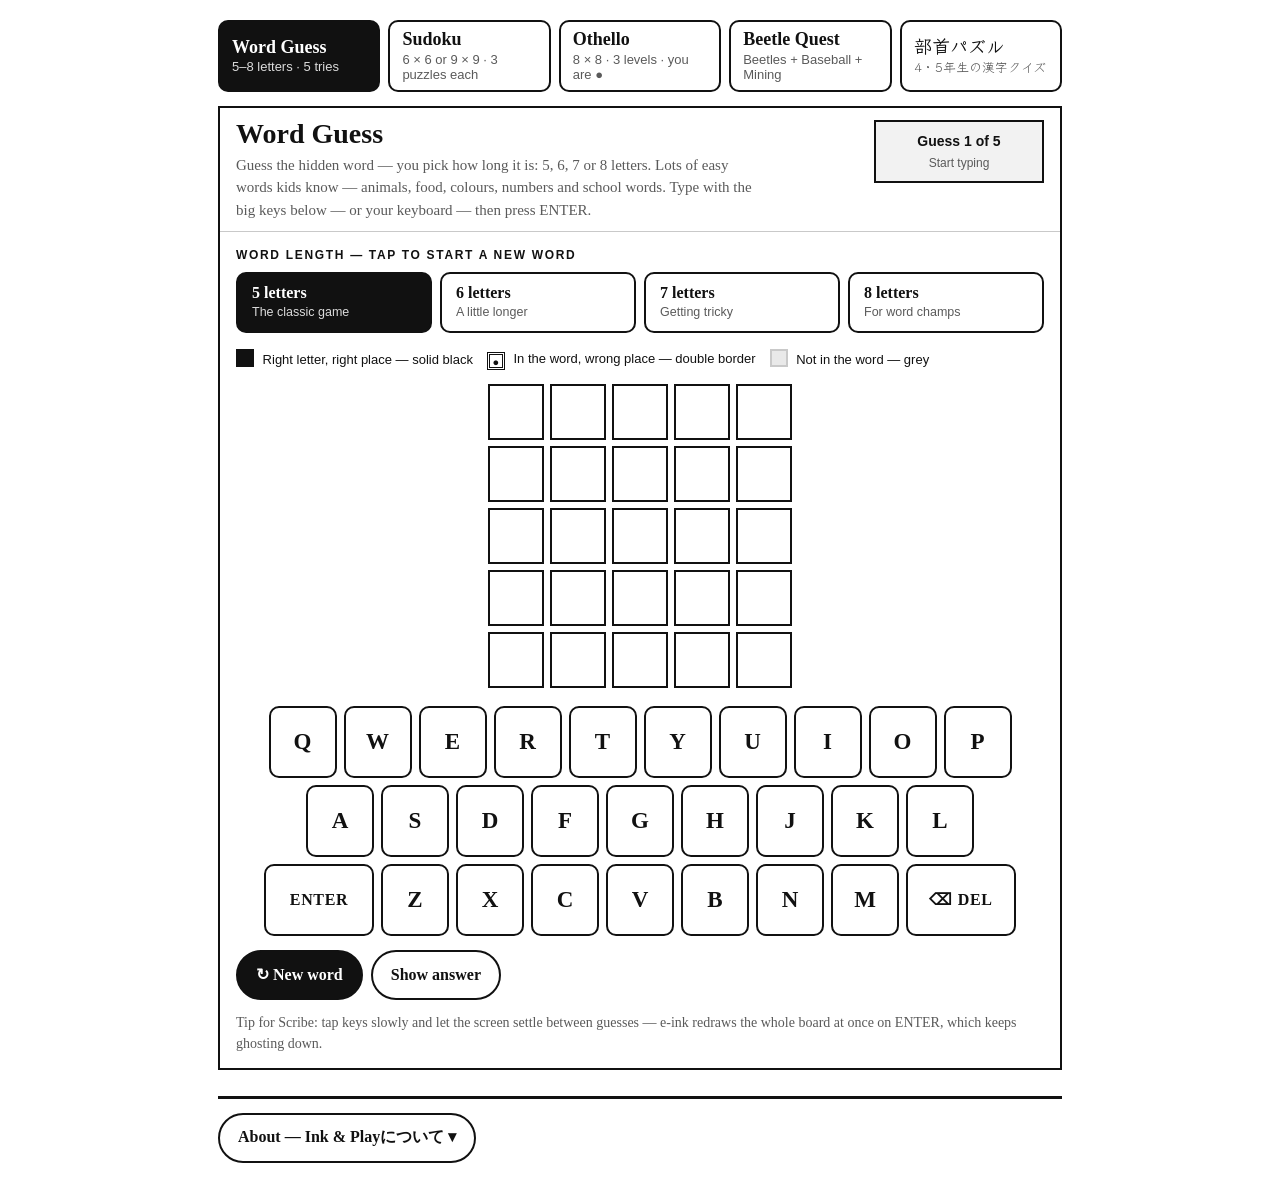
==== commit db1e28ce: "Kanji puzzle: black filled larger mask, textbook font (Klee One), collapsible About/footer" ====
--- a/index.html
+++ b/index.html
@@ -7,6 +7,9 @@
 <link rel="icon" href="data:," />
 <title>Sample Game for Kindle Scribe — Ink &amp; Play</title>
 <link rel="stylesheet" href="assets/styles.css" />
+<link rel="preconnect" href="https://fonts.googleapis.com" />
+<link rel="preconnect" href="https://fonts.gstatic.com" crossorigin />
+<link href="https://fonts.googleapis.com/css2?family=Klee+One:wght@400;600&display=swap" rel="stylesheet" />
 </head>
 <body>
 <div class="wrap">
@@ -165,6 +168,10 @@
     </div>
   </section>
 
+  <div class="about-toggle-row">
+    <button class="about-toggle" id="about-toggle" aria-expanded="false" aria-controls="about-more" onclick="toggleAbout()">About — Ink &amp; Playについて ▾</button>
+  </div>
+  <div id="about-more" class="hidden">
   <div class="about" aria-label="About Ink &amp; Play">
   <div class="kicker"><span>For Kindle Scribe</span><span>Open this page in the Scribe web browser</span></div>
   <h1>Ink <em>&amp;</em> Play</h1>
@@ -180,6 +187,7 @@
   <p class="plays-strip" aria-label="Plays so far">Plays so far — Word Guess: <span id="plays-word">–</span> · Sudoku: <span id="plays-sudoku">–</span> · Othello: <span id="plays-othello">–</span> · Beetle Quest: <span id="plays-adventure">–</span> · 部首パズル: <span id="plays-kanji">–</span></p>
 
   <footer><span>Ink &amp; Play — Sample for Kindle Scribe</span><span>Black &amp; white · No timers · Tap to play</span></footer>
+  </div>
 </div>
 
 <script src="assets/games.js"></script>
--- a/assets/styles.css
+++ b/assets/styles.css
@@ -285,8 +285,18 @@
   .kj-result{ text-align:center; padding:10px 0 4px; }
   .kj-result-main{ font-size:24px; font-weight:800; }
   .kj-result-msg{ font-size:19px; margin-top:8px; }
-
-  .about{ margin-top:26px; border-top:3px solid var(--line); padding-top:16px; }
+  /* Hidden-kanji mask in the hint: solid black square, a little larger than the text */
+  .kj-mask{ color:var(--ink); font-size:1.35em; line-height:1; vertical-align:-0.1em; }
+  /* Kanji puzzle uses a kyokasho (school textbook) style font, like Japanese
+     elementary school textbooks; falls back to built-in textbook faces */
+  #panel-kanji, #tab-kanji{ font-family:"Klee One", "Hiragino Kyokasho", "UD Digi Kyokasho N", "BIZ UDPGothic", "Hiragino Maru Gothic ProN", "Yu Gothic UI", "Yu Gothic", sans-serif; }
+  #panel-kanji .status, #panel-kanji .switcher-label, #panel-kanji .kj-rowlabel, #panel-kanji .kj-name, #tab-kanji span{ font-family:inherit; }
+  /* About fold: the Ink & Play intro, play counts and footer start hidden
+     behind the About button */
+  .about-toggle-row{ margin-top:26px; border-top:3px solid var(--line); padding-top:14px; }
+  .about-toggle{ min-height:50px; padding:0 18px; border:2px solid var(--line); background:var(--btn-bg); color:var(--btn-ink); border-radius:999px; font-size:16px; font-weight:700; }
+
+  .about{ margin-top:10px; }
   .about h1{ margin-top:14px; }
   @media (max-width:560px){
     h1{ font-size:40px; }
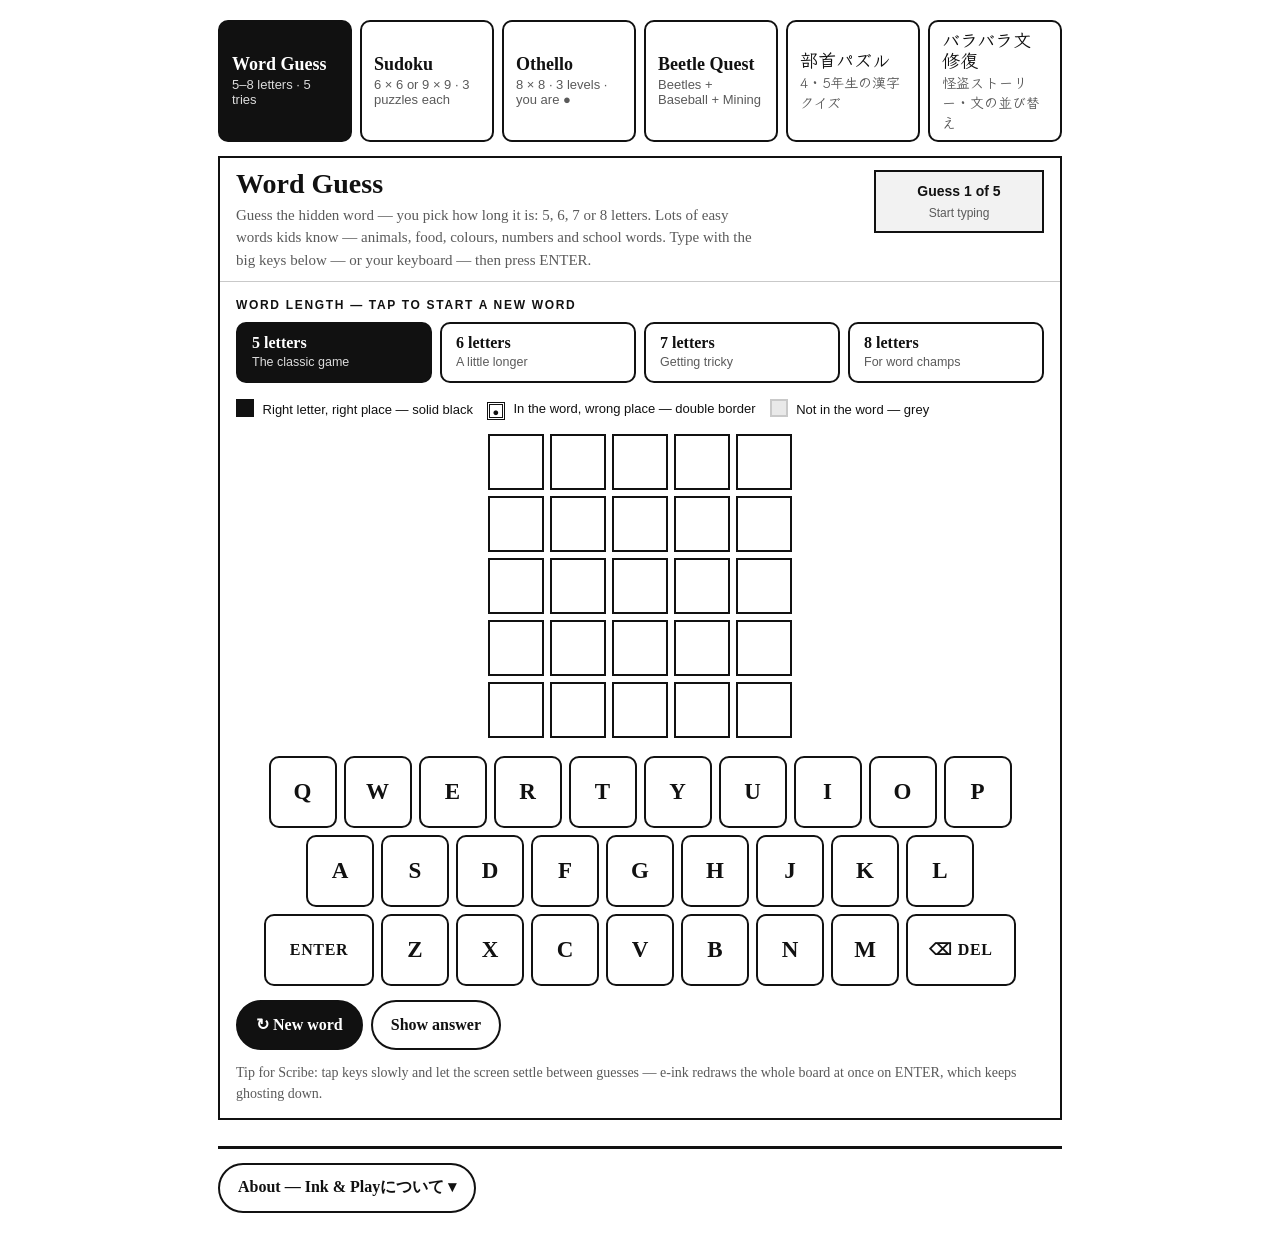
==== commit 8f0b4961: "Add 6th game: バラバラ文修復 (phantom-thief sentence repair)" ====
--- a/index.html
+++ b/index.html
@@ -21,6 +21,7 @@
       <button class="tab" role="tab" id="tab-othello" aria-selected="false" aria-controls="panel-othello" onclick="showGame('othello')"><strong>Othello</strong><span>8 × 8 · 3 levels · you are ●</span></button>
       <button class="tab" role="tab" id="tab-adventure" aria-selected="false" aria-controls="panel-adventure" onclick="showGame('adventure')"><strong>Beetle Quest</strong><span>Beetles + Baseball + Mining</span></button>
       <button class="tab" role="tab" id="tab-kanji" aria-selected="false" aria-controls="panel-kanji" onclick="showGame('kanji')"><strong>部首パズル</strong><span>4・5年生の漢字クイズ</span></button>
+      <button class="tab" role="tab" id="tab-sentence" aria-selected="false" aria-controls="panel-sentence" onclick="showGame('sentence')"><strong>バラバラ文修復</strong><span>怪盗ストーリー・文の並び替え</span></button>
     </div>
   </div>
 
@@ -168,6 +169,17 @@
     </div>
   </section>
 
+  <!-- SENTENCE REPAIR -->
+  <section class="panel hidden" id="panel-sentence" role="tabpanel" aria-labelledby="tab-sentence">
+    <div class="panel-head">
+      <div><h2>バラバラ文修復</h2><p>怪盗にバラバラにされてしまった文を直そう！カードを正しい順番にタップすると、文が組み上がるよ。全10ステージの物語を進めよう。</p></div>
+      <div class="status" id="sentence-status">ステージ 1 / 10<small>スコア 0</small></div>
+    </div>
+    <div class="panel-body">
+      <div id="sr-main"></div>
+    </div>
+  </section>
+
   <div class="about-toggle-row">
     <button class="about-toggle" id="about-toggle" aria-expanded="false" aria-controls="about-more" onclick="toggleAbout()">About — Ink &amp; Playについて ▾</button>
   </div>
@@ -175,7 +187,7 @@
   <div class="about" aria-label="About Ink &amp; Play">
   <div class="kicker"><span>For Kindle Scribe</span><span>Open this page in the Scribe web browser</span></div>
   <h1>Ink <em>&amp;</em> Play</h1>
-  <p class="lede">A sample puzzle book that actually works on e-ink. <b>No timers. No colour tricks.</b> Just five turn-based games with big tap targets, solid black-and-white contrast, and almost no screen redraws — so the Scribe stays crisp and ghost-free.</p>
+  <p class="lede">A sample puzzle book that actually works on e-ink. <b>No timers. No colour tricks.</b> Just six turn-based games with big tap targets, solid black-and-white contrast, and almost no screen redraws — so the Scribe stays crisp and ghost-free.</p>
 
   <div class="specs" aria-label="Designed for e-ink">
     <div class="spec"><strong>✓ E-ink first</strong><p>Bold outlines and high contrast that stay clear on e-ink. Correct answers are told apart by fill and pattern, not by colour alone.</p></div>
@@ -184,7 +196,7 @@
   </div>
   </div>
 
-  <p class="plays-strip" aria-label="Plays so far">Plays so far — Word Guess: <span id="plays-word">–</span> · Sudoku: <span id="plays-sudoku">–</span> · Othello: <span id="plays-othello">–</span> · Beetle Quest: <span id="plays-adventure">–</span> · 部首パズル: <span id="plays-kanji">–</span></p>
+  <p class="plays-strip" aria-label="Plays so far">Plays so far — Word Guess: <span id="plays-word">–</span> · Sudoku: <span id="plays-sudoku">–</span> · Othello: <span id="plays-othello">–</span> · Beetle Quest: <span id="plays-adventure">–</span> · 部首パズル: <span id="plays-kanji">–</span> · バラバラ文修復: <span id="plays-sentence">–</span></p>
 
   <footer><span>Ink &amp; Play — Sample for Kindle Scribe</span><span>Black &amp; white · No timers · Tap to play</span></footer>
   </div>
@@ -192,6 +204,7 @@
 
 <script src="assets/games.js"></script>
 <script src="assets/kanji-puzzle.js"></script>
+<script src="assets/sentence-repair.js"></script>
 <script src="assets/beetle-quest.js"></script>
 </body>
 </html>
--- a/assets/styles.css
+++ b/assets/styles.css
@@ -38,7 +38,7 @@
   /* game switcher */
   .switcher{ margin:6px 0 0; }
   .switcher-label{ font-family: ui-sans-system, -apple-system, Segoe UI, Roboto, Arial, sans-serif; font-size:12px; letter-spacing:.14em; text-transform:uppercase; font-weight:700; margin-bottom:8px; }
-  .tabs{ display:grid; grid-template-columns:repeat(5,1fr); gap:8px; }
+  .tabs{ display:grid; grid-template-columns:repeat(6,1fr); gap:8px; }
   .tab{ min-width:0; }
   .tab{ min-height:54px; background:var(--btn-bg); color:var(--btn-ink); border:2px solid var(--line); border-radius:var(--radius); padding:8px 12px; text-align:left; }
   .tab strong{ display:block; font-size:18px; line-height:1.1; }
@@ -263,34 +263,68 @@
   /* KANJI PUZZLE — 部首合体パズル */
   .kj-topic{ border:2px solid var(--line); background:var(--wash); padding:12px 14px; text-align:center; margin-bottom:12px; }
   .kj-topic-main{ font-size:22px; font-weight:800; }
-  .kj-topic-hint{ display:block; font-size:15px; color:var(--muted); margin-top:4px; }
+  .kj-topic-hint{ display:block; font-size:17.5px; font-weight:600; color:var(--ink); margin-top:4px; }
   .kj-preview{ border:2px solid var(--line); background:var(--panel); min-height:90px; display:flex; align-items:center; justify-content:center; gap:10px; padding:8px; margin-bottom:14px; }
   .kj-preview.kj-tb{ flex-direction:column; gap:2px; }
   .kj-slot{ font-size:54px; font-weight:800; line-height:1.1; min-width:60px; text-align:center; }
   .kj-preview.kj-tb .kj-slot{ font-size:40px; min-width:0; }
   .kj-plus{ font-size:26px; color:var(--muted); }
   .kj-done{ font-size:72px; font-weight:800; line-height:1.1; }
-  .kj-rowlabel{ font-family: ui-sans-system, -apple-system, Segoe UI, Roboto, Arial, sans-serif; font-size:12px; letter-spacing:.14em; font-weight:700; margin:10px 0 6px; }
+  .kj-rowlabel{ font-family: ui-sans-system, -apple-system, Segoe UI, Roboto, Arial, sans-serif; font-size:14px; letter-spacing:.14em; font-weight:700; margin:10px 0 6px; }
   .kj-tiles{ display:flex; gap:8px; margin-bottom:6px; }
   .kj-tile{ flex:1 1 0; min-width:0; min-height:64px; border:2px solid var(--line); background:var(--btn-bg); color:var(--btn-ink); border-radius:10px; padding:6px 4px; }
   .kj-tile .kj-glyph{ display:block; font-size:40px; font-weight:800; line-height:1.15; }
-  .kj-tile .kj-name{ display:block; font-size:13px; color:var(--muted); margin-top:2px; font-family: ui-sans-system, -apple-system, Segoe UI, Roboto, Arial, sans-serif; }
+  .kj-tile .kj-name{ display:block; font-size:15px; font-weight:600; color:var(--ink); margin-top:2px; font-family: ui-sans-system, -apple-system, Segoe UI, Roboto, Arial, sans-serif; }
   .kj-tile.kj-sel{ background:var(--fill); color:var(--fill-ink); border-color:var(--fill); }
   .kj-tile.kj-sel .kj-name{ color:var(--fill-ink); opacity:.85; }
   .kj-tile:disabled{ opacity:.45; }
-  .kj-msg{ font-size:17px; font-weight:700; min-height:26px; margin:10px 0 4px; text-align:center; }
+  .kj-msg{ font-size:19px; font-weight:800; min-height:28px; margin:10px 0 4px; text-align:center; }
   .kj-decide{ width:100%; min-height:56px; font-size:18px; margin-top:8px; }
   .kj-decide:disabled{ opacity:.45; }
   .kj-next{ width:100%; min-height:56px; font-size:18px; margin-top:8px; }
   .kj-result{ text-align:center; padding:10px 0 4px; }
   .kj-result-main{ font-size:24px; font-weight:800; }
-  .kj-result-msg{ font-size:19px; margin-top:8px; }
+  .kj-result-msg{ font-size:20px; font-weight:600; margin-top:8px; }
   /* Hidden-kanji mask in the hint: solid black square, a little larger than the text */
   .kj-mask{ color:var(--ink); font-size:1.35em; line-height:1; vertical-align:-0.1em; }
   /* Kanji puzzle uses a kyokasho (school textbook) style font, like Japanese
      elementary school textbooks; falls back to built-in textbook faces */
   #panel-kanji, #tab-kanji{ font-family:"Klee One", "Hiragino Kyokasho", "UD Digi Kyokasho N", "BIZ UDPGothic", "Hiragino Maru Gothic ProN", "Yu Gothic UI", "Yu Gothic", sans-serif; }
   #panel-kanji .status, #panel-kanji .switcher-label, #panel-kanji .kj-rowlabel, #panel-kanji .kj-name, #tab-kanji span{ font-family:inherit; }
+  /* Non-kanji text around the kanji puzzle (intro, status, grade buttons,
+     tab caption): a little larger and bolder so kana stays readable on e-ink */
+  #panel-kanji .panel-head p{ font-size:16.5px; font-weight:600; color:var(--ink); }
+  #panel-kanji .status{ font-size:16px; }
+  #panel-kanji .status small{ font-size:13.5px; font-weight:600; color:var(--ink); }
+  #panel-kanji .switcher-label{ font-size:14px; }
+  #panel-kanji .level-btn strong{ font-size:17px; }
+  #panel-kanji .level-btn span{ font-size:14px; font-weight:600; color:var(--ink); }
+  #panel-kanji .level-btn[aria-pressed="true"] span{ color:var(--fill-ink); }
+  #tab-kanji span{ font-size:14px; font-weight:600; }
+  /* SENTENCE REPAIR — バラバラ文修復 */
+  .sr-rowlabel{ font-family: ui-sans-system, -apple-system, Segoe UI, Roboto, Arial, sans-serif; font-size:14px; letter-spacing:.14em; font-weight:700; margin:10px 0 6px; }
+  .sr-answer{ border:2px solid var(--line); background:var(--wash); min-height:64px; display:flex; flex-wrap:wrap; gap:6px; align-items:center; padding:8px; margin-bottom:12px; }
+  .sr-answer-empty{ font-size:16.5px; font-weight:600; color:var(--ink); padding:0 6px; }
+  .sr-answer-done{ font-size:21px; font-weight:800; line-height:1.5; padding:0 6px; }
+  .sr-chip{ min-height:50px; padding:6px 12px; border:2px solid var(--fill); background:var(--fill); color:var(--fill-ink); border-radius:8px; font-size:20px; font-weight:700; }
+  .sr-cards{ display:flex; flex-wrap:wrap; gap:8px; margin-bottom:6px; }
+  .sr-card{ min-height:56px; padding:10px 16px; border:2px solid var(--line); background:var(--btn-bg); color:var(--btn-ink); border-radius:10px; font-size:20px; font-weight:700; }
+  .sr-card:disabled{ opacity:.25; }
+  .sr-msg{ font-size:19px; font-weight:800; min-height:28px; margin:10px 0 4px; text-align:center; }
+  .sr-wide{ width:100%; min-height:56px; font-size:18px; margin-top:8px; }
+  .sr-wide:disabled{ opacity:.45; }
+  .sr-result{ text-align:center; padding:10px 0 4px; }
+  .sr-result-main{ font-size:24px; font-weight:800; }
+  .sr-result-msg{ font-size:20px; font-weight:600; margin-top:8px; }
+  /* Sentence repair uses the same kyokasho (school textbook) style font as
+     the kanji puzzle, with the same larger, bolder support text */
+  #panel-sentence, #tab-sentence{ font-family:"Klee One", "Hiragino Kyokasho", "UD Digi Kyokasho N", "BIZ UDPGothic", "Hiragino Maru Gothic ProN", "Yu Gothic UI", "Yu Gothic", sans-serif; }
+  #panel-sentence .status, #panel-sentence .sr-rowlabel, #tab-sentence span{ font-family:inherit; }
+  #panel-sentence .panel-head p{ font-size:16.5px; font-weight:600; color:var(--ink); }
+  #panel-sentence .status{ font-size:16px; }
+  #panel-sentence .status small{ font-size:13.5px; font-weight:600; color:var(--ink); }
+  #tab-sentence span{ font-size:14px; font-weight:600; }
+
   /* About fold: the Ink & Play intro, play counts and footer start hidden
      behind the About button */
   .about-toggle-row{ margin-top:26px; border-top:3px solid var(--line); padding-top:14px; }
@@ -316,6 +350,10 @@
     .tab strong{ font-size:15px; }
     .tab span{ font-size:11.5px; }
     .tab{ padding:7px 9px; }
+    .tabs{ grid-template-columns:repeat(3,1fr); }
+    .sr-card{ font-size:18px; padding:9px 12px; }
+    .sr-chip{ font-size:18px; }
+    .sr-answer-done{ font-size:19px; }
     .kj-tile .kj-glyph{ font-size:34px; }
     .kj-done{ font-size:60px; }
   }
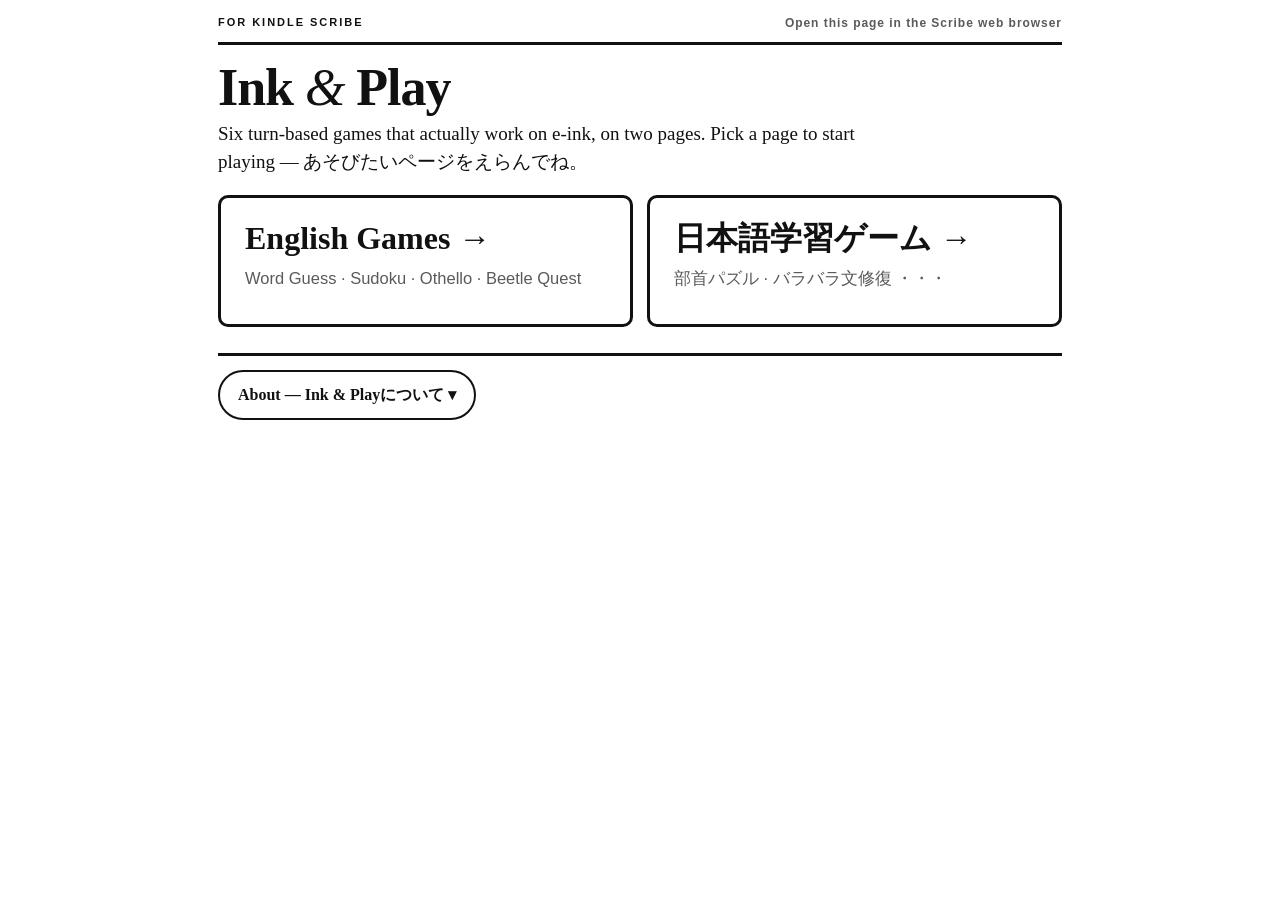
==== commit 221220e0: "Split into Top Page + English Games + Japanese learning games pages" ====
--- a/index.html
+++ b/index.html
@@ -5,7 +5,7 @@
 <meta name="viewport" content="width=device-width, initial-scale=1, viewport-fit=cover" />
 <meta name="color-scheme" content="light dark" />
 <link rel="icon" href="data:," />
-<title>Sample Game for Kindle Scribe — Ink &amp; Play</title>
+<title>Ink &amp; Play</title>
 <link rel="stylesheet" href="assets/styles.css" />
 <link rel="preconnect" href="https://fonts.googleapis.com" />
 <link rel="preconnect" href="https://fonts.gstatic.com" crossorigin />
@@ -14,171 +14,14 @@
 <body>
 <div class="wrap">
 
-  <div class="switcher">
-    <div class="tabs" role="tablist" aria-label="Games">
-      <button class="tab" role="tab" id="tab-word" aria-selected="true" aria-controls="panel-word" onclick="showGame('word')"><strong>Word Guess</strong><span>5–8 letters · 5 tries</span></button>
-      <button class="tab" role="tab" id="tab-sudoku" aria-selected="false" aria-controls="panel-sudoku" onclick="showGame('sudoku')"><strong>Sudoku</strong><span>6 × 6 or 9 × 9 · 3 puzzles each</span></button>
-      <button class="tab" role="tab" id="tab-othello" aria-selected="false" aria-controls="panel-othello" onclick="showGame('othello')"><strong>Othello</strong><span>8 × 8 · 3 levels · you are ●</span></button>
-      <button class="tab" role="tab" id="tab-adventure" aria-selected="false" aria-controls="panel-adventure" onclick="showGame('adventure')"><strong>Beetle Quest</strong><span>Beetles + Baseball + Mining</span></button>
-      <button class="tab" role="tab" id="tab-kanji" aria-selected="false" aria-controls="panel-kanji" onclick="showGame('kanji')"><strong>部首パズル</strong><span>4・5年生の漢字クイズ</span></button>
-      <button class="tab" role="tab" id="tab-sentence" aria-selected="false" aria-controls="panel-sentence" onclick="showGame('sentence')"><strong>バラバラ文修復</strong><span>怪盗ストーリー・文の並び替え</span></button>
-    </div>
+  <div class="kicker"><span>For Kindle Scribe</span><span>Open this page in the Scribe web browser</span></div>
+  <h1>Ink <em>&amp;</em> Play</h1>
+  <p class="lede">Six turn-based games that actually work on e-ink, on two pages. Pick a page to start playing — あそびたいページをえらんでね。</p>
+
+  <div class="hub-cards">
+    <a class="hub-card" href="english.html"><strong>English Games →</strong><span>Word Guess · Sudoku · Othello · Beetle Quest</span></a>
+    <a class="hub-card" href="japanese.html"><strong>日本語学習ゲーム →</strong><span>部首パズル · バラバラ文修復 ・・・</span></a>
   </div>
-
-  <!-- WORD GUESS -->
-  <section class="panel" id="panel-word" role="tabpanel" aria-labelledby="tab-word">
-    <div class="panel-head">
-      <div><h2>Word Guess</h2><p>Guess the hidden word — you pick how long it is: 5, 6, 7 or 8 letters. Lots of easy words kids know — animals, food, colours, numbers and school words. Type with the big keys below — or your keyboard — then press ENTER.</p></div>
-      <div class="status" id="word-status">Guess 1 of 5<small>Start typing</small></div>
-    </div>
-    <div class="panel-body">
-      <div class="switcher-label" style="margin-bottom:8px">Word length — tap to start a new word</div>
-      <div class="level-row" role="group" aria-label="Word length" style="margin-bottom:16px">
-        <button class="level-btn" id="wlen-5" aria-pressed="true" onclick="setWordLen(5)"><strong>5 letters</strong><span>The classic game</span></button>
-        <button class="level-btn" id="wlen-6" aria-pressed="false" onclick="setWordLen(6)"><strong>6 letters</strong><span>A little longer</span></button>
-        <button class="level-btn" id="wlen-7" aria-pressed="false" onclick="setWordLen(7)"><strong>7 letters</strong><span>Getting tricky</span></button>
-        <button class="level-btn" id="wlen-8" aria-pressed="false" onclick="setWordLen(8)"><strong>8 letters</strong><span>For word champs</span></button>
-      </div>
-      <div class="legend">
-        <span><i class="l-correct"></i> Right letter, right place — solid black</span>
-        <span><i class="l-present">●</i> In the word, wrong place — double border</span>
-        <span><i class="l-absent"></i> Not in the word — grey</span>
-      </div>
-      <div class="word-grid" id="word-grid" aria-label="Word grid"></div>
-      <div class="keyboard" id="keyboard" aria-label="Keyboard"></div>
-      <div class="actions">
-        <button class="btn primary" onclick="newWordGame()">↻ New word</button>
-        <button class="btn" onclick="giveUpWord()">Show answer</button>
-      </div>
-      <p style="font-size:14px;color:var(--muted);margin:12px 0 0">Tip for Scribe: tap keys slowly and let the screen settle between guesses — e-ink redraws the whole board at once on ENTER, which keeps ghosting down.</p>
-    </div>
-  </section>
-
-  <!-- SUDOKU -->
-  <section class="panel hidden" id="panel-sudoku" role="tabpanel" aria-labelledby="tab-sudoku">
-    <div class="panel-head">
-      <div><h2>Sudoku</h2><p id="sudoku-desc">Fill every row, column and 2×3 box with 1–6. Tap a white cell, then tap a number. Dark cells are given and can’t be changed.</p></div>
-      <div class="status" id="sudoku-status">Puzzle 1 of 3<small id="sudoku-sub">18 cells to fill</small></div>
-    </div>
-    <div class="panel-body">
-      <div class="switcher-label" style="margin-bottom:8px">Board size — tap to switch</div>
-      <div class="level-row" role="group" aria-label="Sudoku board size" style="margin-bottom:16px">
-        <button class="level-btn" id="ssize-6" aria-pressed="true" onclick="setSudokuSize(6)"><strong>6 × 6</strong><span>Mini — numbers 1–6, 2×3 boxes</span></button>
-        <button class="level-btn" id="ssize-9" aria-pressed="false" onclick="setSudokuSize(9)"><strong>9 × 9</strong><span>Classic — numbers 1–9, 3×3 boxes</span></button>
-      </div>
-      <div class="sudoku-wrap">
-        <div class="sudoku-board" id="sudoku-board" aria-label="Sudoku board"></div>
-        <div>
-          <div class="actions">
-            <button class="btn primary" onclick="checkSudoku()">Check</button>
-            <button class="btn" onclick="nextSudoku()">Next puzzle →</button>
-            <button class="btn" onclick="clearSudoku()">Clear my numbers</button>
-          </div>
-          <p class="sudoku-tip">Perfect for the pen: tap with the pen tip to select, tap a number to write it in. Use ✕ to erase.</p>
-        </div>
-        <div class="sudoku-pad">
-          <div class="switcher-label" style="margin-bottom:8px;text-align:center">Number pad</div>
-          <div class="numpad" id="numpad"></div>
-        </div>
-      </div>
-    </div>
-  </section>
-
-  <!-- OTHELLO -->
-  <section class="panel hidden" id="panel-othello" role="tabpanel" aria-labelledby="tab-othello">
-    <div class="panel-head">
-      <div><h2>Othello</h2><p>You are <b>● Black</b>. Tap a dotted square to flip trapped discs. Most discs wins.</p></div>
-      <div class="status" id="othello-status">Your turn<small>Tap a dotted square</small></div>
-    </div>
-    <div class="panel-body">
-      <div class="switcher-label" style="margin-bottom:8px">Level — pick one, then start a new game</div>
-      <div class="level-row" role="group" aria-label="Othello level">
-        <button class="level-btn" id="level-1" aria-pressed="true" onclick="setOthelloLevel(1)"><strong>Level 1 · Easy</strong><span>Device plays casually — great to learn</span></button>
-        <button class="level-btn" id="level-2" aria-pressed="false" onclick="setOthelloLevel(2)"><strong>Level 2 · Medium</strong><span>Device grabs flips &amp; corners</span></button>
-        <button class="level-btn" id="level-3" aria-pressed="false" onclick="setOthelloLevel(3)"><strong>Level 3 · Hard</strong><span>Device plans ahead — watch the corners</span></button>
-      </div>
-      <div class="othello-legend" style="margin-top:14px">
-        <span><span class="disc black"></span> You (Black)</span>
-        <span><span class="disc white"></span> Device (White)</span>
-        <span>· Dotted square = you can play there</span>
-      </div>
-      <div class="othello-score" aria-label="Othello score">
-        <div class="os-item"><span>● You</span><b id="othello-you">2</b></div>
-        <div class="os-item"><span>○ Device</span><b id="othello-cpu">2</b></div>
-        <div class="os-item"><span>Empty</span><b id="othello-empty">60</b></div>
-        <div class="os-item"><span>Level</span><b id="othello-level-label" style="font-size:15px">1 · Easy</b></div>
-      </div>
-      <div class="othello-wrap" style="margin-top:12px">
-        <div class="othello-board" id="othello-board" aria-label="Othello board"></div>
-        <div style="flex:1 1 200px;min-width:200px">
-          <div class="actions" style="margin-top:0">
-            <button class="btn primary" onclick="newOthello()">↻ New game</button>
-          </div>
-          <p style="font-size:14px;color:var(--muted);max-width:320px;margin:12px 0 0">Tip: corners can never be flipped, so they are the best squares on the board. Having lots of discs early does not always win — position matters more.</p>
-        </div>
-      </div>
-    </div>
-  </section>
-
-  <!-- BEETLE QUEST ADVENTURE -->
-  <section class="panel hidden" id="panel-adventure" role="tabpanel" aria-labelledby="tab-adventure">
-    <div class="panel-head">
-      <div id="adv-intro"><h2>Beetle Quest Adventure</h2><p>All three favourites in one quest: <b>catch a Japanese beetle</b>, <b>dig &amp; craft</b> like Minecraft, and <b>win a baseball challenge</b> — then battle for the Forest Trophy. What you mine makes you stronger in the games that follow. Or pick <b>Online Battle</b> below to battle a friend on another device.</p></div>
-      <div class="status" id="adv-status">Beetle Quest<small>Pick a play mode to start</small></div>
-    </div>
-    <div class="panel-body">
-      <div id="adv-home">
-        <div id="adv-home-scene"></div>
-        <div class="switcher-label" style="margin-bottom:8px">Play mode — choose how to play</div>
-        <div class="level-row" role="group" aria-label="Beetle Quest mode" style="margin-bottom:16px">
-          <button class="level-btn" id="adv-mode-solo" aria-pressed="false" onclick="advSetMode('solo')"><strong>Solo Quest</strong><span>1 player · the full adventure on this device</span></button>
-          <button class="level-btn" id="adv-mode-online" aria-pressed="false" onclick="advSetMode('online')"><strong>Online Battle · 2 Players</strong><span>Two devices, over the internet, with a game code</span></button>
-        </div>
-        <p style="font-size:14px;color:var(--muted);margin:0">Solo Quest is the full adventure on this device. Online Battle pits your beetle against a friend's on another device, using a short game code.</p>
-      </div>
-      <div id="adv-play" class="hidden">
-        <div id="adv-solo" class="hidden">
-          <div class="adv-progress" id="adv-progress" aria-label="Quest progress"></div>
-          <div id="adv-main"></div>
-          <div class="actions adv-ctl-row">
-            <button class="adv-back-btn" onclick="advShowHome()">← Back · Change play mode</button>
-            <span class="adv-back-label" id="adv-play-label">Solo Quest</span>
-            <button class="btn" onclick="resetAdventure()">↻ Start over</button>
-          </div>
-          <p style="font-size:14px;color:var(--muted);margin:12px 0 0">For 1 player — or pass the Scribe and take turns choosing. No timer: think as long as you like on every tap.</p>
-        </div>
-        <div id="adv-online" class="hidden"></div>
-      </div>
-    </div>
-  </section>
-
-  <!-- KANJI PUZZLE -->
-  <section class="panel hidden" id="panel-kanji" role="tabpanel" aria-labelledby="tab-kanji">
-    <div class="panel-head">
-      <div><h2>部首合体パズル</h2><p>お題の漢字になるように、2つのパーツをえらんで合体させよう！</p></div>
-      <div class="status" id="kanji-status">もんだい 1 / 10<small>スコア 0</small></div>
-    </div>
-    <div class="panel-body">
-      <div class="switcher-label" style="margin-bottom:8px">学年 — タップで切り替え（さいしょから始まります）</div>
-      <div class="level-row" role="group" aria-label="学年" style="margin-bottom:16px">
-        <button class="level-btn" id="kj-grade-4" aria-pressed="true" onclick="kjSetGrade(4)"><strong>4年生</strong><span>小4で習う漢字</span></button>
-        <button class="level-btn" id="kj-grade-5" aria-pressed="false" onclick="kjSetGrade(5)"><strong>5年生</strong><span>小5で習う漢字</span></button>
-        <button class="level-btn" id="kj-grade-mix" aria-pressed="false" onclick="kjSetGrade(0)"><strong>まぜる</strong><span>4・5年生ぜんぶ</span></button>
-      </div>
-      <div id="kj-main"></div>
-    </div>
-  </section>
-
-  <!-- SENTENCE REPAIR -->
-  <section class="panel hidden" id="panel-sentence" role="tabpanel" aria-labelledby="tab-sentence">
-    <div class="panel-head">
-      <div><h2>バラバラ文修復</h2><p>怪盗にバラバラにされてしまった文を直そう！カードを正しい順番にタップすると、文が組み上がるよ。全10ステージの物語を進めよう。</p></div>
-      <div class="status" id="sentence-status">ステージ 1 / 10<small>スコア 0</small></div>
-    </div>
-    <div class="panel-body">
-      <div id="sr-main"></div>
-    </div>
-  </section>
 
   <div class="about-toggle-row">
     <button class="about-toggle" id="about-toggle" aria-expanded="false" aria-controls="about-more" onclick="toggleAbout()">About — Ink &amp; Playについて ▾</button>
@@ -187,7 +30,7 @@
   <div class="about" aria-label="About Ink &amp; Play">
   <div class="kicker"><span>For Kindle Scribe</span><span>Open this page in the Scribe web browser</span></div>
   <h1>Ink <em>&amp;</em> Play</h1>
-  <p class="lede">A sample puzzle book that actually works on e-ink. <b>No timers. No colour tricks.</b> Just six turn-based games with big tap targets, solid black-and-white contrast, and almost no screen redraws — so the Scribe stays crisp and ghost-free.</p>
+  <p class="lede">A sample puzzle book that actually works on e-ink. <b>No timers. No colour tricks.</b> Just six turn-based games on two pages — English Games and 日本語学習ゲーム — with big tap targets, solid black-and-white contrast, and almost no screen redraws — so the Scribe stays crisp and ghost-free.</p>
 
   <div class="specs" aria-label="Designed for e-ink">
     <div class="spec"><strong>✓ E-ink first</strong><p>Bold outlines and high contrast that stay clear on e-ink. Correct answers are told apart by fill and pattern, not by colour alone.</p></div>
@@ -203,8 +46,5 @@
 </div>
 
 <script src="assets/games.js"></script>
-<script src="assets/kanji-puzzle.js"></script>
-<script src="assets/sentence-repair.js"></script>
-<script src="assets/beetle-quest.js"></script>
 </body>
 </html>
--- a/assets/styles.css
+++ b/assets/styles.css
@@ -330,6 +330,21 @@
   .about-toggle-row{ margin-top:26px; border-top:3px solid var(--line); padding-top:14px; }
   .about-toggle{ min-height:50px; padding:0 18px; border:2px solid var(--line); background:var(--btn-bg); color:var(--btn-ink); border-radius:999px; font-size:16px; font-weight:700; }
 
+  /* Split pages: tab rows sized to the games on the page */
+  .tabs.tabs-4{ grid-template-columns:repeat(4,1fr); }
+  .tabs.tabs-2{ grid-template-columns:repeat(2,1fr); }
+
+  /* Top Page hub: two big link cards to the game pages */
+  .hub-cards{ display:flex; flex-wrap:wrap; gap:14px; margin-top:20px; }
+  .hub-card{ flex:1 1 260px; display:block; min-height:132px; border:3px solid var(--line); border-radius:var(--radius); background:var(--panel); color:var(--ink); text-decoration:none; padding:22px 24px; }
+  .hub-card strong{ display:block; font-size:32px; line-height:1.15; }
+  .hub-card span{ display:block; margin-top:10px; font-size:16.5px; line-height:1.45; color:var(--muted); font-family: ui-sans-system, -apple-system, Segoe UI, Roboto, Helvetica, Arial, sans-serif; }
+  .hub-card:focus-visible, .back-link:focus-visible{ outline:3px solid var(--ink); outline-offset:2px; }
+
+  /* Back link on the game pages, back to the Top Page */
+  .back-row{ margin:2px 0 12px; }
+  .back-link{ display:inline-flex; align-items:center; min-height:50px; padding:0 18px; border:2px solid var(--line); border-radius:999px; background:var(--btn-bg); color:var(--btn-ink); font-size:16px; font-weight:700; text-decoration:none; }
+
   .about{ margin-top:10px; }
   .about h1{ margin-top:14px; }
   @media (max-width:560px){
@@ -351,6 +366,9 @@
     .tab span{ font-size:11.5px; }
     .tab{ padding:7px 9px; }
     .tabs{ grid-template-columns:repeat(3,1fr); }
+    .tabs.tabs-4{ grid-template-columns:repeat(2,1fr); }
+    .tabs.tabs-2{ grid-template-columns:repeat(2,1fr); }
+    .hub-card strong{ font-size:27px; }
     .sr-card{ font-size:18px; padding:9px 12px; }
     .sr-chip{ font-size:18px; }
     .sr-answer-done{ font-size:19px; }
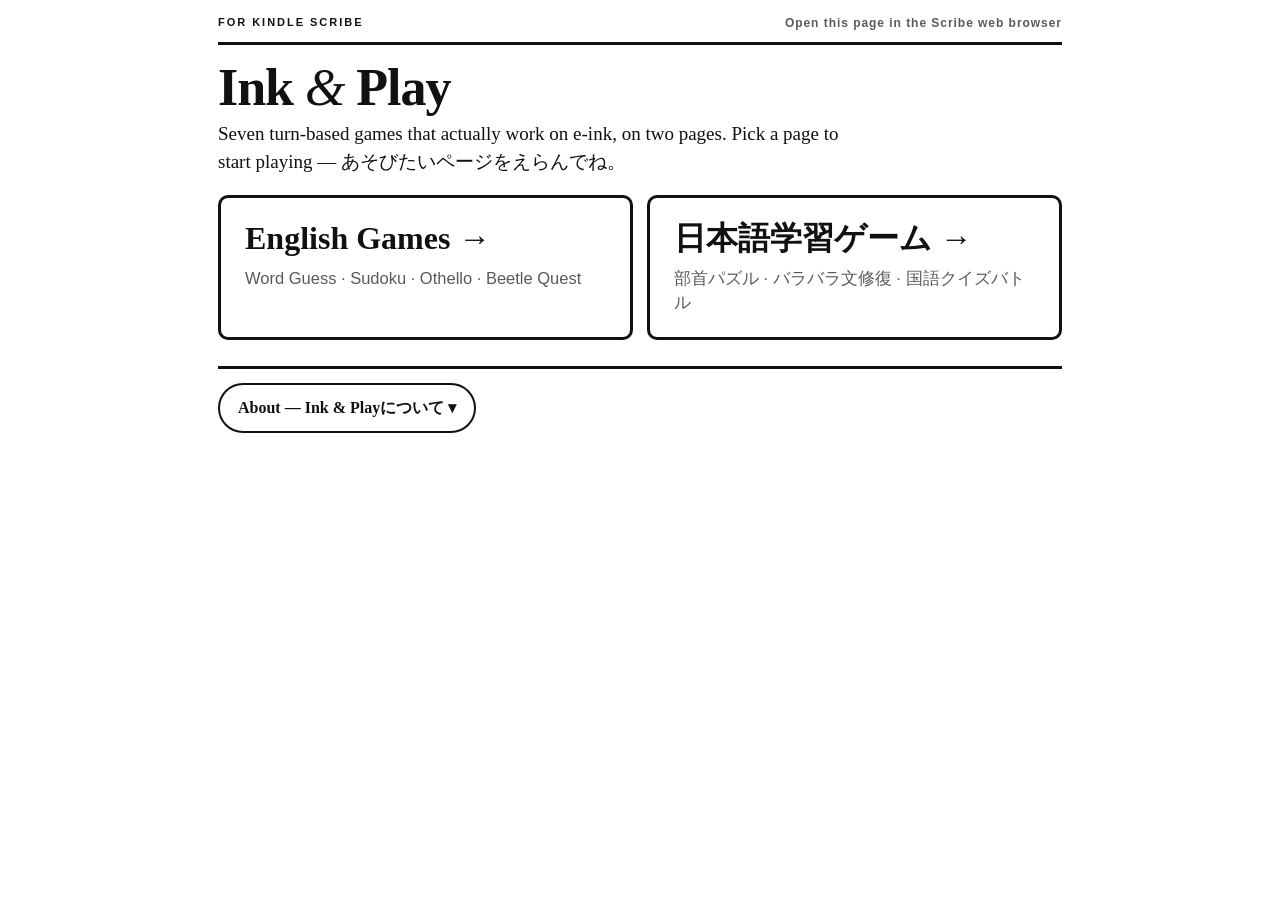
==== commit 1251b3de: "Add 7th game: 国語クイズバトル (2-player kokugo quiz battle)" ====
--- a/index.html
+++ b/index.html
@@ -16,11 +16,11 @@
 
   <div class="kicker"><span>For Kindle Scribe</span><span>Open this page in the Scribe web browser</span></div>
   <h1>Ink <em>&amp;</em> Play</h1>
-  <p class="lede">Six turn-based games that actually work on e-ink, on two pages. Pick a page to start playing — あそびたいページをえらんでね。</p>
+  <p class="lede">Seven turn-based games that actually work on e-ink, on two pages. Pick a page to start playing — あそびたいページをえらんでね。</p>
 
   <div class="hub-cards">
     <a class="hub-card" href="english.html"><strong>English Games →</strong><span>Word Guess · Sudoku · Othello · Beetle Quest</span></a>
-    <a class="hub-card" href="japanese.html"><strong>日本語学習ゲーム →</strong><span>部首パズル · バラバラ文修復 ・・・</span></a>
+    <a class="hub-card" href="japanese.html"><strong>日本語学習ゲーム →</strong><span>部首パズル · バラバラ文修復 · 国語クイズバトル</span></a>
   </div>
 
   <div class="about-toggle-row">
@@ -30,7 +30,7 @@
   <div class="about" aria-label="About Ink &amp; Play">
   <div class="kicker"><span>For Kindle Scribe</span><span>Open this page in the Scribe web browser</span></div>
   <h1>Ink <em>&amp;</em> Play</h1>
-  <p class="lede">A sample puzzle book that actually works on e-ink. <b>No timers. No colour tricks.</b> Just six turn-based games on two pages — English Games and 日本語学習ゲーム — with big tap targets, solid black-and-white contrast, and almost no screen redraws — so the Scribe stays crisp and ghost-free.</p>
+  <p class="lede">A sample puzzle book that actually works on e-ink. <b>No timers. No colour tricks.</b> Just seven turn-based games on two pages — English Games and 日本語学習ゲーム — with big tap targets, solid black-and-white contrast, and almost no screen redraws — so the Scribe stays crisp and ghost-free.</p>
 
   <div class="specs" aria-label="Designed for e-ink">
     <div class="spec"><strong>✓ E-ink first</strong><p>Bold outlines and high contrast that stay clear on e-ink. Correct answers are told apart by fill and pattern, not by colour alone.</p></div>
@@ -39,7 +39,7 @@
   </div>
   </div>
 
-  <p class="plays-strip" aria-label="Plays so far">Plays so far — Word Guess: <span id="plays-word">–</span> · Sudoku: <span id="plays-sudoku">–</span> · Othello: <span id="plays-othello">–</span> · Beetle Quest: <span id="plays-adventure">–</span> · 部首パズル: <span id="plays-kanji">–</span> · バラバラ文修復: <span id="plays-sentence">–</span></p>
+  <p class="plays-strip" aria-label="Plays so far">Plays so far — Word Guess: <span id="plays-word">–</span> · Sudoku: <span id="plays-sudoku">–</span> · Othello: <span id="plays-othello">–</span> · Beetle Quest: <span id="plays-adventure">–</span> · 部首パズル: <span id="plays-kanji">–</span> · バラバラ文修復: <span id="plays-sentence">–</span> · 国語クイズバトル: <span id="plays-quiz">–</span></p>
 
   <footer><span>Ink &amp; Play — Sample for Kindle Scribe</span><span>Black &amp; white · No timers · Tap to play</span></footer>
   </div>
--- a/assets/styles.css
+++ b/assets/styles.css
@@ -325,6 +325,39 @@
   #panel-sentence .status small{ font-size:13.5px; font-weight:600; color:var(--ink); }
   #tab-sentence span{ font-size:14px; font-weight:600; }
 
+  /* KOKUGO QUIZ BATTLE — 国語クイズバトル */
+  .qz-type-row{ display:flex; gap:8px; flex-wrap:wrap; margin-bottom:10px; }
+  .qz-type{ display:inline-block; border:2px solid var(--line); background:var(--wash); padding:4px 12px; font-size:15px; font-weight:700; letter-spacing:.08em; }
+  .qz-type-final{ background:var(--fill); color:var(--fill-ink); border-color:var(--fill); }
+  .qz-question{ font-size:24px; font-weight:800; line-height:1.5; margin-bottom:10px; }
+  .qz-turn{ font-size:17.5px; font-weight:700; color:var(--ink); margin-bottom:10px; }
+  .qz-choices{ display:flex; flex-direction:column; gap:10px; }
+  .qz-choice{ width:100%; min-height:64px; border:2px solid var(--line); background:var(--btn-bg); color:var(--btn-ink); border-radius:10px; padding:12px 16px; text-align:left; font-size:21px; font-weight:700; line-height:1.35; }
+  .qz-choice-label{ display:inline-block; border:2px solid var(--line); border-radius:50%; width:30px; height:30px; line-height:27px; text-align:center; font-size:16px; font-weight:800; margin-right:10px; vertical-align:1px; }
+  .qz-choice.qz-correct{ background:var(--fill); color:var(--fill-ink); border-color:var(--fill); }
+  .qz-choice.qz-correct .qz-choice-label{ border-color:var(--fill-ink); }
+  .qz-choice.qz-wrong{ background:var(--absent-bg); color:var(--absent-ink); border-color:var(--line-soft); text-decoration:line-through; }
+  .qz-choice:disabled{ opacity:1; }
+  .qz-msg{ font-size:19px; font-weight:800; min-height:28px; margin:12px 0 4px; text-align:center; }
+  .qz-explain{ border:2px solid var(--line); background:var(--wash); padding:12px 14px; font-size:17.5px; font-weight:600; line-height:1.55; margin:10px 0 4px; }
+  .qz-wide{ width:100%; min-height:56px; font-size:18px; margin-top:10px; }
+  .qz-rules{ font-size:17.5px; font-weight:600; color:var(--ink); line-height:1.55; margin:0 0 6px; }
+  .qz-result{ text-align:center; padding:10px 0 4px; }
+  .qz-result-main{ font-size:24px; font-weight:800; }
+  .qz-result-score{ font-size:20px; font-weight:600; margin-top:8px; }
+  /* Quiz battle uses the same kyokasho (school textbook) style font as the
+     other Japanese panels, with the same larger, bolder support text */
+  #panel-quiz, #tab-quiz{ font-family:"Klee One", "Hiragino Kyokasho", "UD Digi Kyokasho N", "BIZ UDPGothic", "Hiragino Maru Gothic ProN", "Yu Gothic UI", "Yu Gothic", sans-serif; }
+  #panel-quiz .status, #panel-quiz .switcher-label, #tab-quiz span{ font-family:inherit; }
+  #panel-quiz .panel-head p{ font-size:16.5px; font-weight:600; color:var(--ink); }
+  #panel-quiz .status{ font-size:16px; }
+  #panel-quiz .status small{ font-size:13.5px; font-weight:600; color:var(--ink); }
+  #panel-quiz .switcher-label{ font-size:14px; }
+  #panel-quiz .level-btn strong{ font-size:17px; }
+  #panel-quiz .level-btn span{ font-size:14px; font-weight:600; color:var(--ink); }
+  #panel-quiz .level-btn[aria-pressed="true"] span{ color:var(--fill-ink); }
+  #tab-quiz span{ font-size:14px; font-weight:600; }
+
   /* About fold: the Ink & Play intro, play counts and footer start hidden
      behind the About button */
   .about-toggle-row{ margin-top:26px; border-top:3px solid var(--line); padding-top:14px; }
@@ -332,6 +365,7 @@
 
   /* Split pages: tab rows sized to the games on the page */
   .tabs.tabs-4{ grid-template-columns:repeat(4,1fr); }
+  .tabs.tabs-3{ grid-template-columns:repeat(3,1fr); }
   .tabs.tabs-2{ grid-template-columns:repeat(2,1fr); }
 
   /* Top Page hub: two big link cards to the game pages */
@@ -367,7 +401,10 @@
     .tab{ padding:7px 9px; }
     .tabs{ grid-template-columns:repeat(3,1fr); }
     .tabs.tabs-4{ grid-template-columns:repeat(2,1fr); }
+    .tabs.tabs-3{ grid-template-columns:repeat(3,1fr); }
     .tabs.tabs-2{ grid-template-columns:repeat(2,1fr); }
+    .qz-question{ font-size:21px; }
+    .qz-choice{ font-size:19px; min-height:60px; padding:10px 12px; }
     .hub-card strong{ font-size:27px; }
     .sr-card{ font-size:18px; padding:9px 12px; }
     .sr-chip{ font-size:18px; }
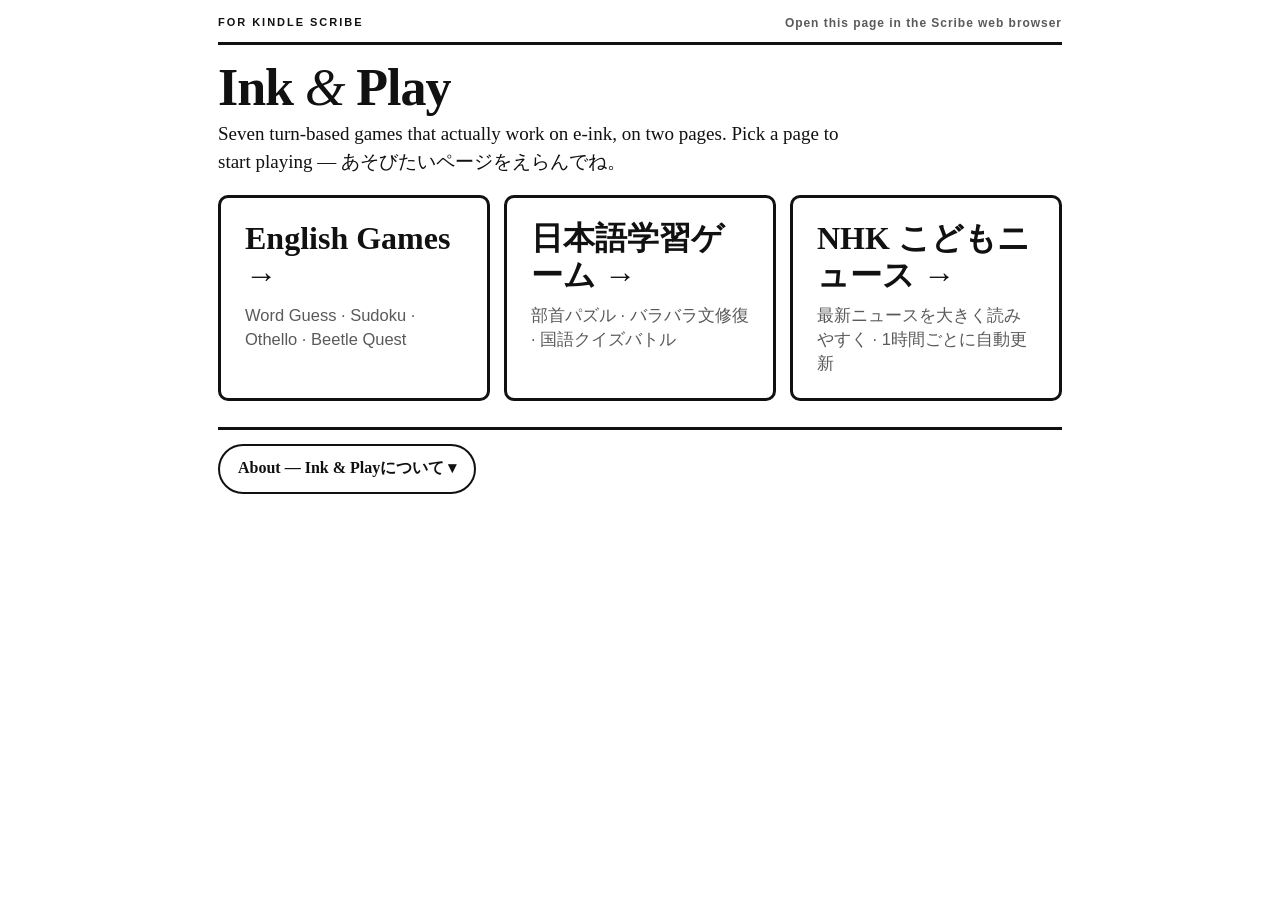
==== commit 476f0302: "Add NHK kids news page for Kindle Scribe" ====
--- a/index.html
+++ b/index.html
@@ -21,6 +21,7 @@
   <div class="hub-cards">
     <a class="hub-card" href="english.html"><strong>English Games →</strong><span>Word Guess · Sudoku · Othello · Beetle Quest</span></a>
     <a class="hub-card" href="japanese.html"><strong>日本語学習ゲーム →</strong><span>部首パズル · バラバラ文修復 · 国語クイズバトル</span></a>
+    <a class="hub-card" href="nhk.html"><strong>NHK こどもニュース →</strong><span>最新ニュースを大きく読みやすく · 1時間ごとに自動更新</span></a>
   </div>
 
   <div class="about-toggle-row">
